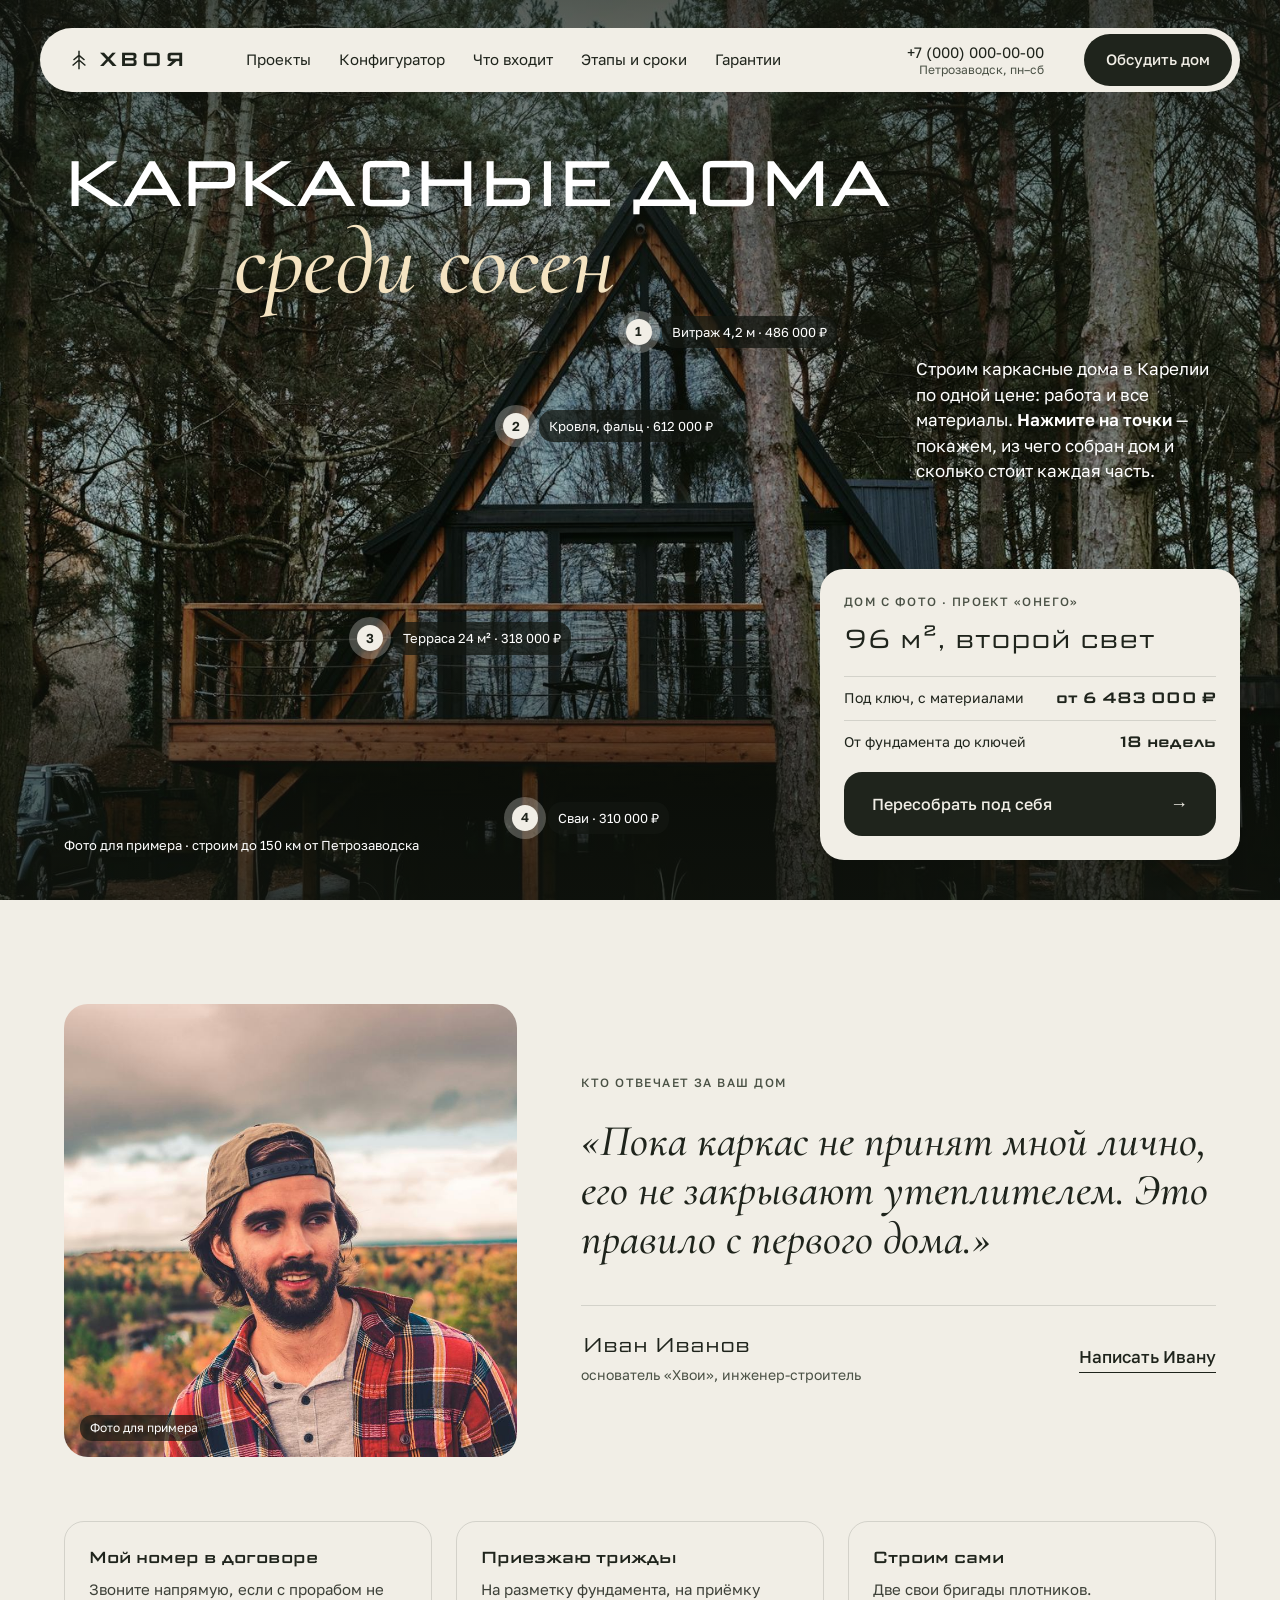
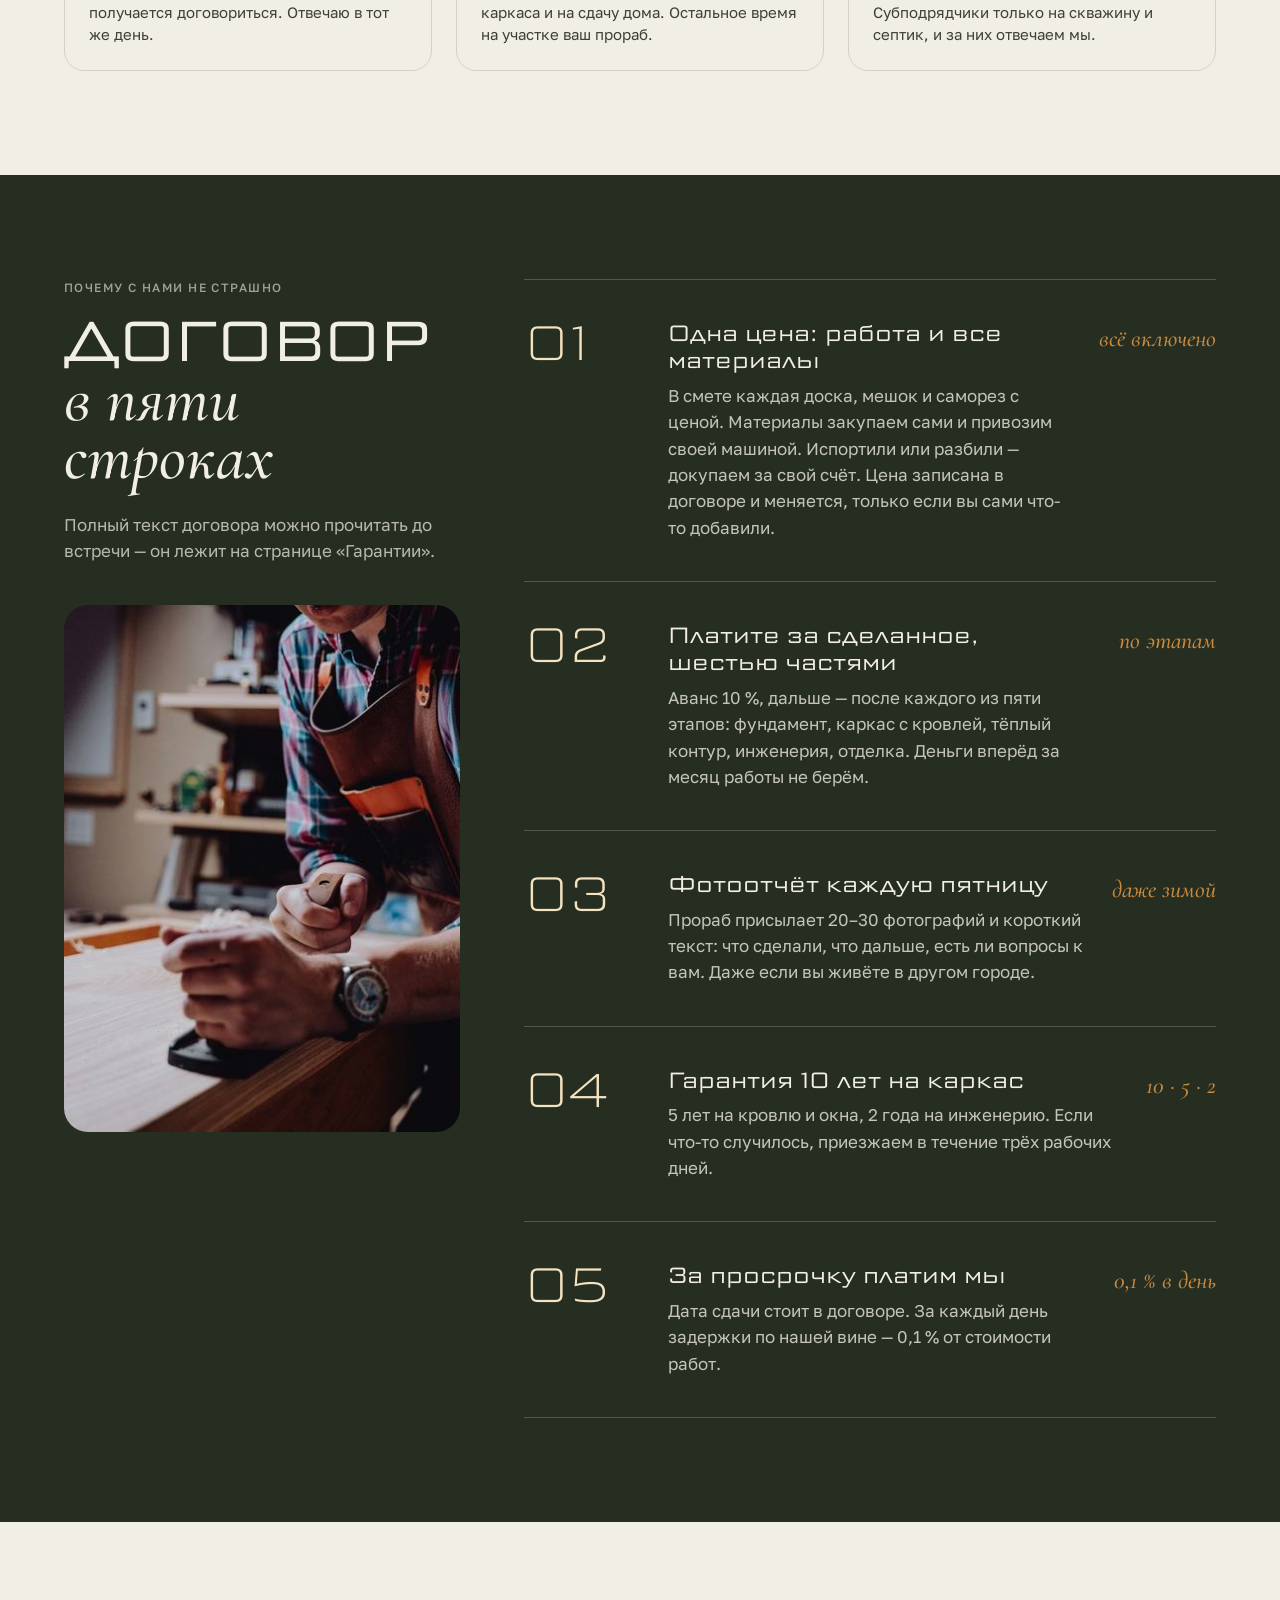
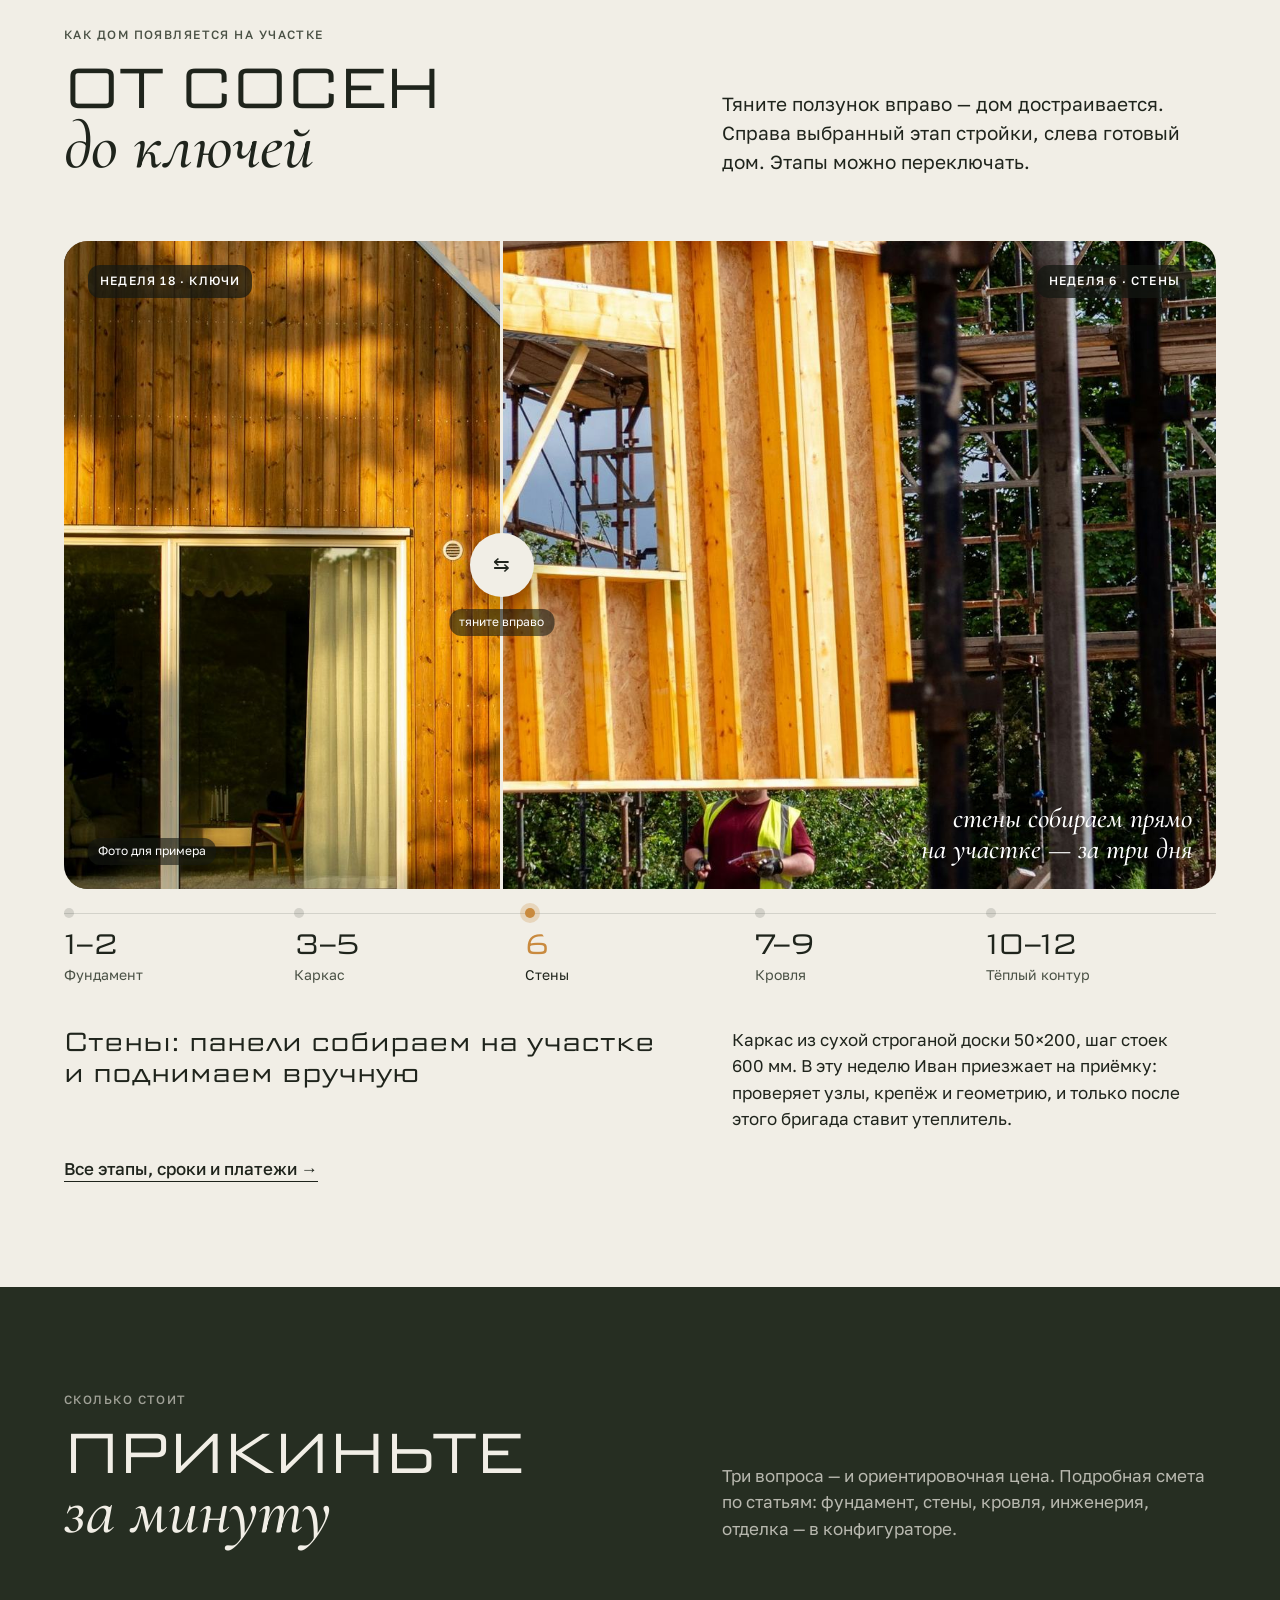
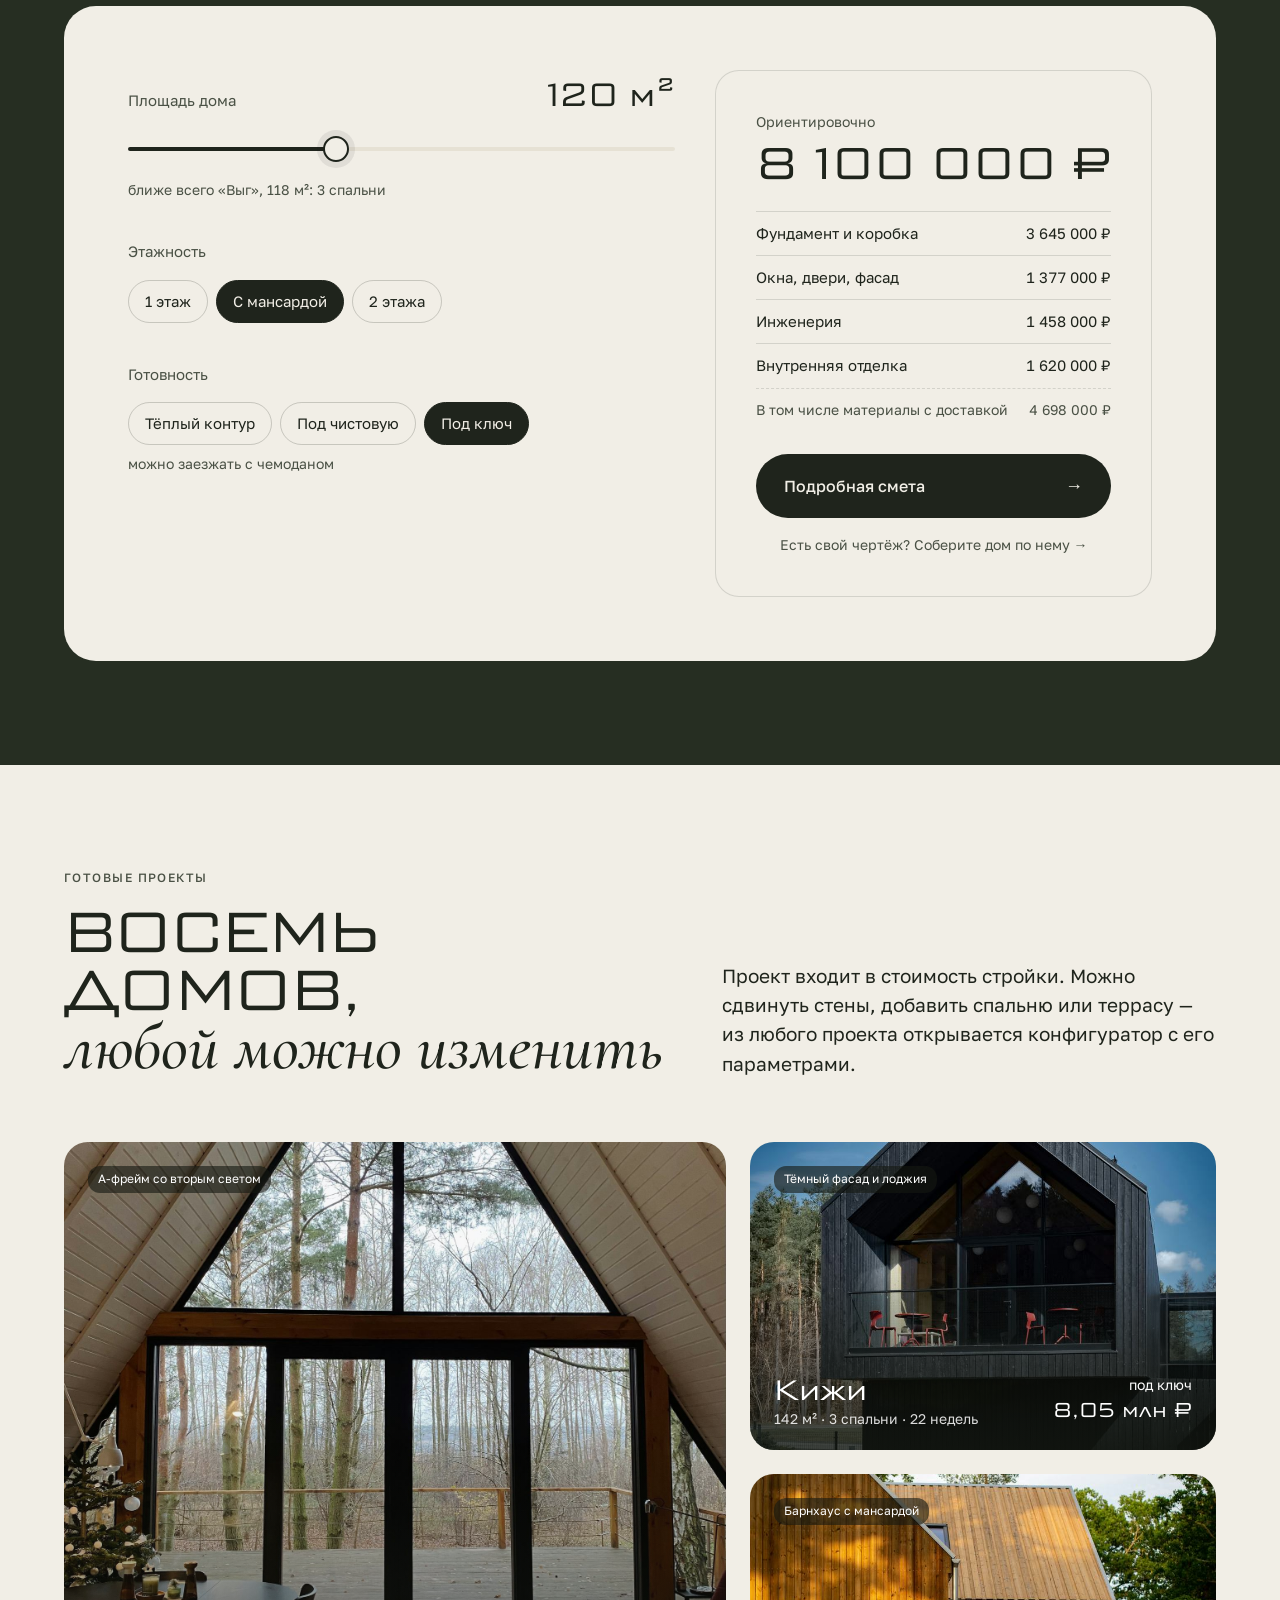
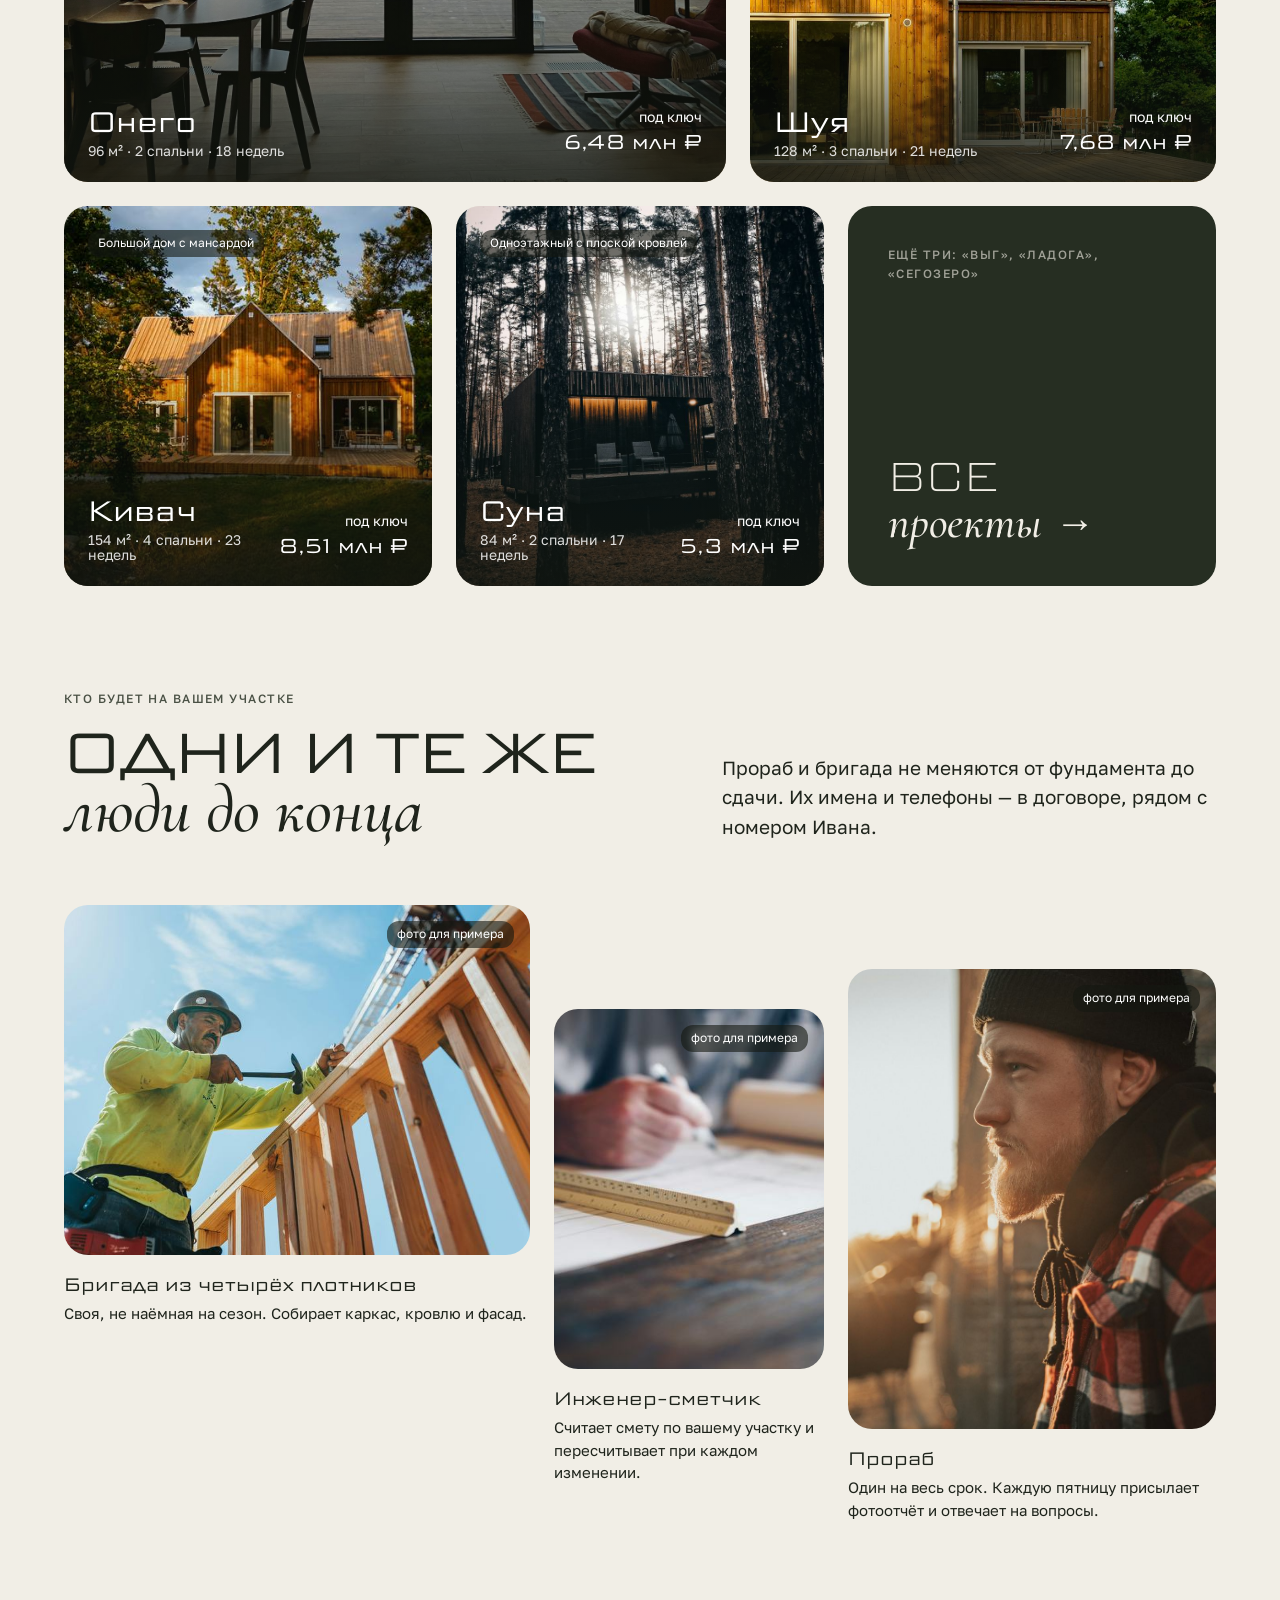
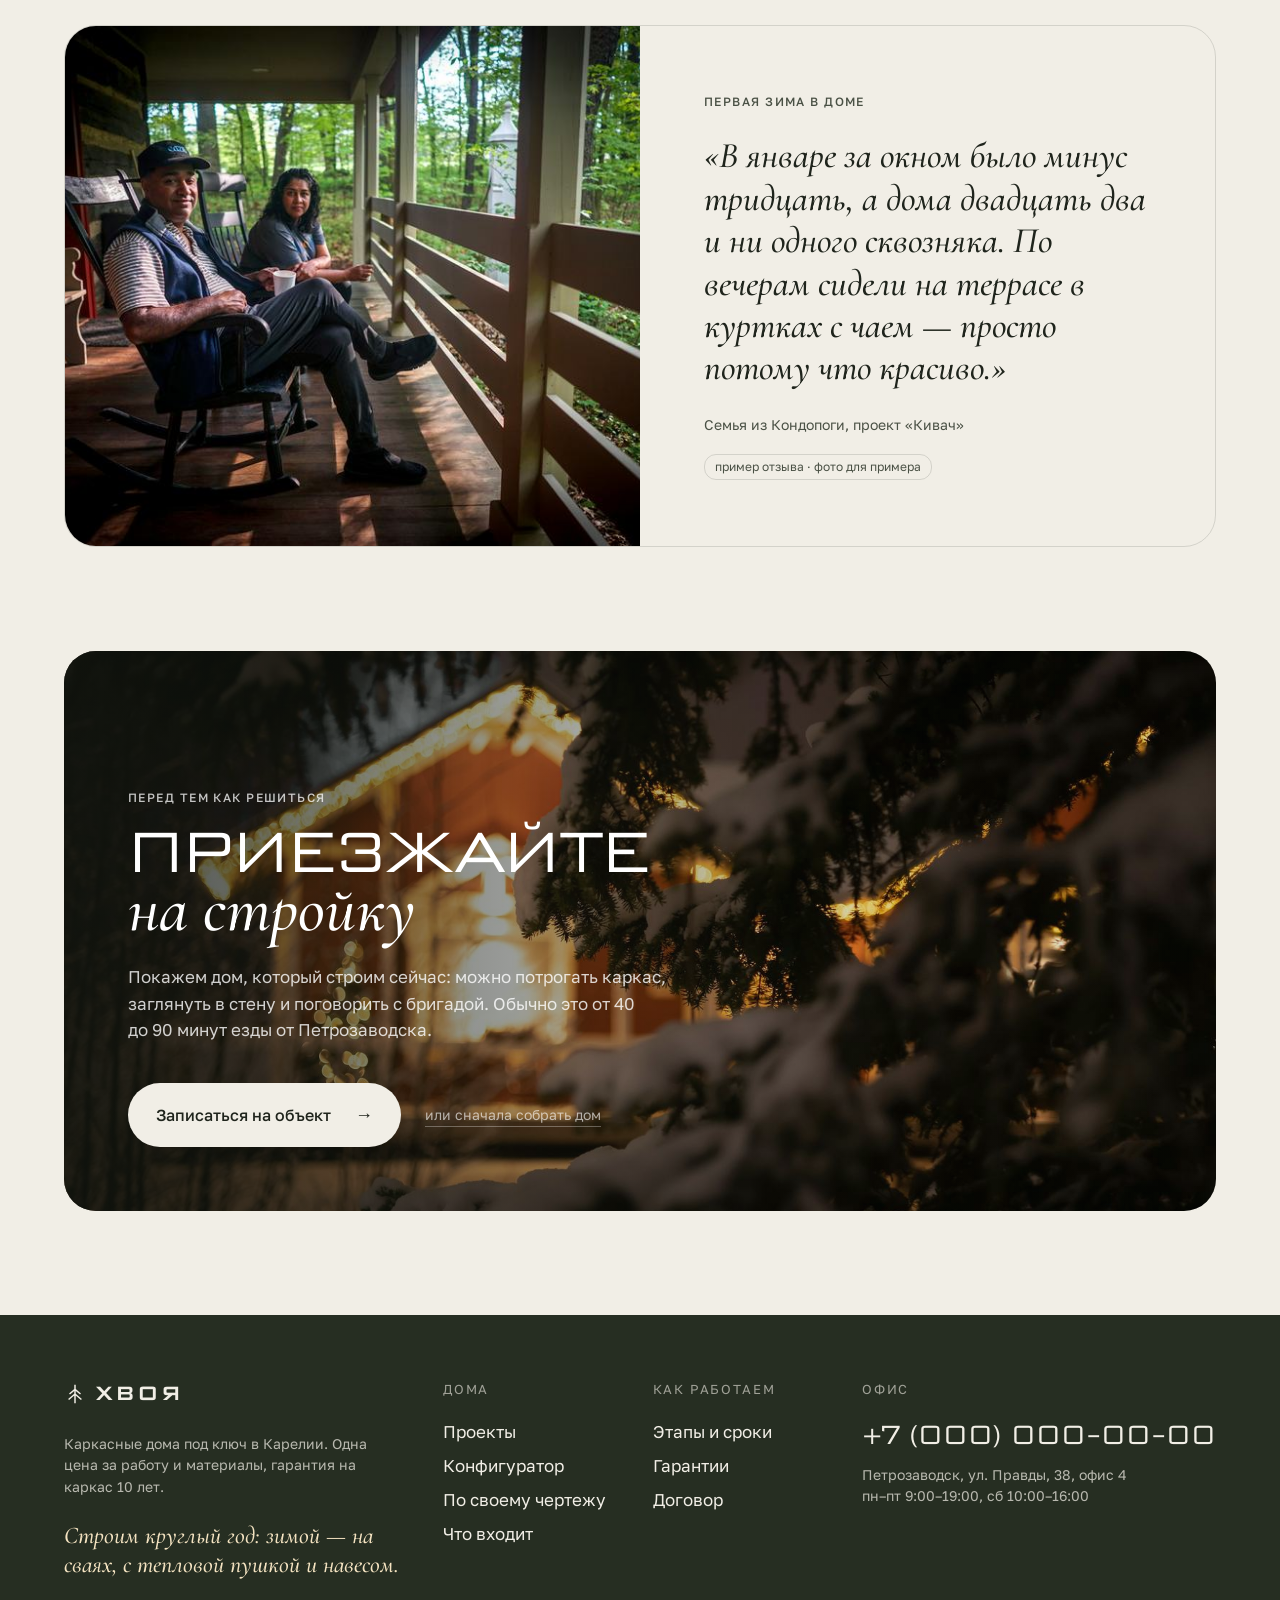
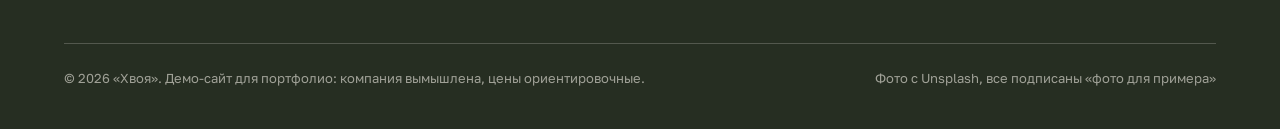
==== index.html @ ff22bd9f "Хвоя — демо-сайт каркасных домов под ключ Главная, конфигуратор со сметой и 3D, дом по своему чертеж" ====
<!doctype html>
<html lang="ru">
<head>
<meta charset="utf-8">
<meta name="viewport" content="width=device-width, initial-scale=1">
<title>Хвоя&nbsp;— каркасные дома под ключ в Карелии</title>
<meta name="description" content="Проектируем и строим тёплые каркасные дома под ключ в Карелии. Цена фиксируется в договоре, оплата по этапам, фотоотчёт каждую пятницу. Конфигуратор со сметой по статьям.">
<meta name="theme-color" content="#262E22">
<link rel="icon" href="img/favicon.svg" type="image/svg+xml">
<link rel="preload" href="fonts/science-gothic-var-cyrillic.woff2" as="font" type="font/woff2" crossorigin>
<link rel="stylesheet" href="css/fonts.css">
<link rel="stylesheet" href="css/site.css">
</head>
<body>

<header class="nav" id="nav">
  <a class="logo" href="index.html" aria-label="Хвоя, на главную"><svg viewBox="0 0 24 24" fill="none" stroke="currentColor" stroke-width="1.6" aria-hidden="true"><path d="M12 2v20M12 7l-6 5M12 7l6 5M12 12l-7 6M12 12l7 6"/></svg>ХВОЯ</a>
  <nav class="menu" id="menu" aria-label="Разделы">
    <a href="proekty.html">Проекты</a>
    <a href="konfigurator.html">Конфигуратор</a>
    <a href="chto-vhodit.html">Что входит</a>
    <a href="etapy.html">Этапы и сроки</a>
    <a href="garantii.html">Гарантии</a>
  </nav>
  <a class="tel" href="tel:+70000000000" data-demo>+7 (000) 000-00-00<small>Петрозаводск, пн–сб</small></a>
  <button class="btn" type="button" data-demo>Обсудить дом</button>
  <button class="burger" type="button" aria-label="Меню" aria-expanded="false" aria-controls="menu"><span class="bw">Меню</span><svg width="22" height="14" viewBox="0 0 22 14" aria-hidden="true"><path d="M0 1h22M0 7h22M0 13h22" stroke="currentColor" stroke-width="1.6"/></svg></button>
</header>

<main>
<!-- 1. Первый экран: дом, который можно потрогать -->
<section class="hero" id="hero" aria-label="Каркасные дома среди сосен">
  <div class="shot">
    <img class="hero-img" id="heroImg" src="img/ph/onego-1600.jpg" srcset="img/ph/onego-800.jpg 800w, img/ph/onego-1600.jpg 1600w, img/ph/onego-2400.jpg 2400w" sizes="100vw" width="2400" height="1600" alt="Треугольный каркасный дом с витражом и террасой среди сосен">
    <h1>Каркасные дома<em>среди сосен</em></h1>
    <button class="spot" type="button" data-spot="glass" data-x=".499" data-y=".365" aria-expanded="false"><span class="dot">1</span><span class="lbl">Витраж 4,2&nbsp;м · 486&nbsp;000&nbsp;₽</span></button>
    <button class="spot" type="button" data-spot="roof" data-x=".408" data-y=".47" aria-expanded="false"><span class="dot">2</span><span class="lbl">Кровля, фальц · 612&nbsp;000&nbsp;₽</span></button>
    <button class="spot" type="button" data-spot="deck" data-x=".30" data-y=".706" aria-expanded="false"><span class="dot">3</span><span class="lbl">Терраса 24&nbsp;м² · 318&nbsp;000&nbsp;₽</span></button>
    <button class="spot" type="button" data-spot="piles" data-x=".415" data-y=".905" aria-expanded="false"><span class="dot">4</span><span class="lbl">Сваи · 310&nbsp;000&nbsp;₽</span></button>
    <div class="pop" id="pop" role="dialog" aria-live="polite" hidden></div>
    <p class="meta">Фото для примера<span class="far"> · строим до 150&nbsp;км от Петрозаводска</span></p>
  </div>
  <p class="intro">Строим каркасные дома в&nbsp;Карелии по одной цене: работа и&nbsp;все материалы. <b>Нажмите на&nbsp;точки</b>&nbsp;— покажем, из чего собран дом и сколько стоит каждая часть.</p>
  <aside class="hcard">
    <p class="kick">Дом с фото · проект «Онего»</p>
    <h2>96&nbsp;м², второй свет</h2>
    <div class="row"><span>Под ключ, с&nbsp;материалами</span><b id="hcPrice">от 6&nbsp;483&nbsp;000&nbsp;₽</b></div>
    <div class="row"><span>От фундамента до ключей</span><b id="hcWeeks">18 недель</b></div>
    <a class="btn" href="konfigurator.html?p=onego">Пересобрать под себя <span class="ar">→</span></a>
  </aside>
</section>

<!-- 2. Кто отвечает за дом -->
<section class="sec" aria-labelledby="founderH">
  <div class="wrap founder">
    <figure>
      <img src="img/ph/founder-800.jpg" srcset="img/ph/founder-800.jpg 800w, img/ph/founder-1600.jpg 1600w" sizes="(max-width:980px) 100vw, 40vw" width="800" height="1199" loading="lazy" alt="Мужчина с бородой в клетчатой рубашке на фоне осеннего леса">
      <figcaption>Фото для примера</figcaption>
    </figure>
    <div>
      <p class="kick" id="founderH">Кто отвечает за ваш дом</p>
      <blockquote>«Пока каркас не принят мной лично, его не закрывают утеплителем. Это правило с первого дома.»</blockquote>
      <div class="who">
        <div><b>Иван Иванов</b><span class="small">основатель «Хвои», инженер-строитель</span></div>
        <button class="link" type="button" data-demo style="margin-left:auto;white-space:nowrap">Написать Ивану</button>
      </div>
    </div>
    <div class="promises">
      <div><b>Мой номер в договоре</b><p>Звоните напрямую, если с прорабом не получается договориться. Отвечаю в тот же день.</p></div>
      <div><b>Приезжаю трижды</b><p>На разметку фундамента, на приёмку каркаса и на сдачу дома. Остальное время на участке ваш прораб.</p></div>
      <div><b>Строим сами</b><p>Две свои бригады плотников. Субподрядчики только на скважину и септик, и за них отвечаем мы.</p></div>
    </div>
  </div>
</section>

<!-- 3. Договор в пяти строках -->
<section class="sec dark" aria-labelledby="termsH">
  <div class="wrap terms">
    <div class="side">
      <p class="kick">Почему с нами не страшно</p>
      <h2 class="h2" id="termsH" style="margin-top:16px">Договор<br><em>в пяти строках</em></h2>
      <p class="small" style="margin-top:24px;max-width:24em">Полный текст договора можно прочитать до встречи&nbsp;— он лежит на странице «Гарантии».</p>
      <img src="img/ph/work-hands-800.jpg" width="800" height="533" loading="lazy" alt="Руки плотника обрабатывают доску в мастерской">
    </div>
    <ol class="clauses">
      <li><div><h3>Одна цена: работа и все материалы</h3><p>В смете каждая доска, мешок и саморез с ценой. Материалы закупаем сами и привозим своей машиной. Испортили или разбили&nbsp;— докупаем за свой счёт. Цена записана в договоре и меняется, только если вы сами что-то добавили.</p></div><span class="tag">всё включено</span></li>
      <li><div><h3>Платите за сделанное, шестью частями</h3><p>Аванс 10&nbsp;%, дальше&nbsp;— после каждого из пяти этапов: фундамент, каркас с&nbsp;кровлей, тёплый контур, инженерия, отделка. Деньги вперёд за месяц работы не берём.</p></div><span class="tag">по этапам</span></li>
      <li><div><h3>Фотоотчёт каждую пятницу</h3><p>Прораб присылает 20–30 фотографий и короткий текст: что сделали, что дальше, есть ли вопросы к вам. Даже если вы живёте в другом городе.</p></div><span class="tag">даже зимой</span></li>
      <li><div><h3>Гарантия 10 лет на каркас</h3><p>5 лет на кровлю и окна, 2 года на инженерию. Если что-то случилось, приезжаем в течение трёх рабочих дней.</p></div><span class="tag">10 · 5 · 2</span></li>
      <li><div><h3>За просрочку платим мы</h3><p>Дата сдачи стоит в договоре. За каждый день задержки по нашей вине&nbsp;— 0,1&nbsp;% от стоимости работ.</p></div><span class="tag">0,1&nbsp;% в день</span></li>
    </ol>
  </div>
</section>

<!-- 4. До и после -->
<section class="sec" aria-labelledby="baH">
  <div class="wrap">
    <div class="sec-head">
      <div><p class="kick">Как дом появляется на участке</p><h2 class="h2" id="baH">От сосен<br><em>до ключей</em></h2></div>
      <p class="lead">Тяните ползунок вправо&nbsp;— дом достраивается. Справа выбранный этап стройки, слева готовый дом. Этапы можно переключать.</p>
    </div>
    <div class="ba" id="ba" style="--x:38%">
      <img class="stage" id="baStage" src="img/ph/stage-walls-1600.jpg" srcset="img/ph/stage-walls-800.jpg 800w, img/ph/stage-walls-1600.jpg 1600w" sizes="(max-width:640px) 100vw, 1312px" loading="lazy" alt="Плотники поднимают стеновую панель каркаса">
      <img class="done" src="img/ph/shuya-1600.jpg" srcset="img/ph/shuya-800.jpg 800w, img/ph/shuya-1600.jpg 1600w" sizes="(max-width:640px) 100vw, 1312px" loading="lazy" alt="Готовый каркасный дом с фасадом из лиственницы и террасой">
      <span class="t l">Неделя 18 · ключи</span><span class="t r" id="baTag">Неделя 6 · стены</span>
      <p class="note" id="baNote">стены собираем прямо на&nbsp;участке&nbsp;— за&nbsp;три дня</p>
      <span class="ph">Фото для примера</span>
      <div class="line"></div><div class="knob" aria-hidden="true">⇆</div><span class="hint" aria-hidden="true">тяните вправо</span>
      <input class="vh" type="range" min="0" max="100" value="38" aria-label="Сравнить готовый дом и этап стройки">
    </div>
    <div class="stages" role="group" aria-label="Этап стройки">
      <button type="button" data-stage="foundation" aria-pressed="false"><b>1–2</b><span>Фундамент</span></button>
      <button type="button" data-stage="frame" aria-pressed="false"><b>3–5</b><span>Каркас</span></button>
      <button type="button" data-stage="walls" aria-pressed="true"><b>6</b><span>Стены</span></button>
      <button type="button" data-stage="roof" aria-pressed="false"><b>7–9</b><span>Кровля</span></button>
      <button type="button" data-stage="contour" aria-pressed="false"><b>10–12</b><span>Тёплый контур</span></button>
    </div>
    <div class="stage-text">
      <h3 id="stTitle">Стены: панели собираем на участке и поднимаем вручную</h3>
      <p id="stText">Каркас из сухой строганой доски 50×200, шаг стоек 600&nbsp;мм. В эту неделю Иван приезжает на приёмку: проверяет узлы, крепёж и геометрию, и только после этого бригада ставит утеплитель.</p>
    </div>
    <p style="margin-top:24px"><a class="link" href="etapy.html">Все этапы, сроки и платежи →</a></p>
  </div>
</section>

<!-- 5. Сколько стоит -->
<section class="sec dark" aria-labelledby="calcH">
  <div class="wrap">
    <div class="sec-head">
      <div><p class="kick">Сколько стоит</p><h2 class="h2" id="calcH">Прикиньте<br><em>за минуту</em></h2></div>
      <p class="lead">Три вопроса&nbsp;— и ориентировочная цена. Подробная смета по статьям: фундамент, стены, кровля, инженерия, отделка&nbsp;— в конфигураторе.</p>
    </div>
    <div class="calc" id="calc">
      <div>
        <div class="q">
          <div class="ql"><label for="cArea">Площадь дома</label><output id="cAreaOut">120&nbsp;м²</output></div>
          <input type="range" id="cArea" min="60" max="220" step="2" value="120">
          <p class="hint" id="cAreaHint">как «Выг» или «Шуя»: 3 спальни</p>
        </div>
        <div class="q">
          <div class="ql"><span>Этажность</span></div>
          <div class="chips" role="group" aria-label="Этажность">
            <button class="chip" type="button" data-floors="1" aria-pressed="false">1 этаж</button>
            <button class="chip" type="button" data-floors="1.5" aria-pressed="true">С мансардой</button>
            <button class="chip" type="button" data-floors="2" aria-pressed="false">2 этажа</button>
          </div>
        </div>
        <div class="q">
          <div class="ql"><span>Готовность</span></div>
          <div class="chips" role="group" aria-label="Готовность">
            <button class="chip" type="button" data-level="contour" aria-pressed="false">Тёплый контур</button>
            <button class="chip" type="button" data-level="rough" aria-pressed="false">Под чистовую</button>
            <button class="chip" type="button" data-level="turnkey" aria-pressed="true">Под ключ</button>
          </div>
          <p class="hint" id="cLevelHint">можно заезжать с чемоданом</p>
        </div>
      </div>
      <div class="res">
        <span class="small">Ориентировочно</span>
        <output class="total" id="cTotal">8&nbsp;100&nbsp;000&nbsp;₽</output>
        <ul class="lines" id="cLines"></ul>
        <a class="btn" id="cGo" href="konfigurator.html">Подробная смета <span class="ar">→</span></a>
        <a class="c-own" href="po-chertezhu.html">Есть свой чертёж? Соберите дом по нему →</a>
      </div>
    </div>
  </div>
</section>

<!-- 6. Проекты -->
<section class="sec" aria-labelledby="prH">
  <div class="wrap">
    <div class="sec-head">
      <div><p class="kick">Готовые проекты</p><h2 class="h2" id="prH">Восемь домов,<br><em>любой можно изменить</em></h2></div>
      <p class="lead">Проект входит в стоимость стройки. Можно сдвинуть стены, добавить спальню или террасу&nbsp;— из любого проекта открывается конфигуратор с его параметрами.</p>
    </div>
    <div class="pgrid" id="pgrid"></div>
  </div>
</section>

<!-- 7. Люди -->
<section class="sec" style="padding-top:0" aria-labelledby="peH">
  <div class="wrap">
    <div class="sec-head">
      <div><p class="kick">Кто будет на вашем участке</p><h2 class="h2" id="peH">Одни и те же<br><em>люди до конца</em></h2></div>
      <p class="lead">Прораб и бригада не меняются от фундамента до сдачи. Их имена и телефоны&nbsp;— в договоре, рядом с номером Ивана.</p>
    </div>
    <div class="people">
      <figure class="p1"><img src="img/ph/work-frame-800.jpg" srcset="img/ph/work-frame-800.jpg 800w, img/ph/work-frame-1600.jpg 1600w" sizes="(max-width:640px) 78vw, 40vw" loading="lazy" alt="Плотник в каске крепит доски каркаса"><span class="ex">фото для примера</span><figcaption><b>Бригада из четырёх плотников</b>Своя, не наёмная на сезон. Собирает каркас, кровлю и фасад.</figcaption></figure>
      <figure class="p2"><img src="img/ph/plan-drafting-800.jpg" srcset="img/ph/plan-drafting-800.jpg 800w, img/ph/plan-drafting-1600.jpg 1600w" sizes="(max-width:640px) 78vw, 25vw" loading="lazy" alt="Рука инженера с карандашом над чертежом"><span class="ex">фото для примера</span><figcaption><b>Инженер-сметчик</b>Считает смету по вашему участку и пересчитывает при каждом изменении.</figcaption></figure>
      <figure class="p3"><img src="img/ph/founder-2-800.jpg" srcset="img/ph/founder-2-800.jpg 800w, img/ph/founder-2-1600.jpg 1600w" sizes="(max-width:640px) 78vw, 33vw" loading="lazy" alt="Мужчина в шапке и клетчатой рубашке на закате"><span class="ex">фото для примера</span><figcaption><b>Прораб</b>Один на весь срок. Каждую пятницу присылает фотоотчёт и отвечает на вопросы.</figcaption></figure>
    </div>
  </div>
</section>

<!-- 8. Как живётся -->
<section class="sec" style="padding-top:0" aria-label="Пример отзыва">
  <div class="wrap">
    <div class="review">
      <img src="img/ph/clients-porch-1600.jpg" srcset="img/ph/clients-porch-800.jpg 800w, img/ph/clients-porch-1600.jpg 1600w" sizes="(max-width:980px) 100vw, 50vw" loading="lazy" alt="Пожилая пара отдыхает на крыльце деревянного дома">
      <div class="q">
        <p class="kick">Первая зима в доме</p>
        <blockquote>«В январе за окном было минус тридцать, а дома двадцать два и ни одного сквозняка. По вечерам сидели на террасе в куртках с чаем&nbsp;— просто потому что красиво.»</blockquote>
        <p class="small">Семья из Кондопоги, проект «Кивач»</p>
        <p style="margin-top:16px"><span class="ex">пример отзыва · фото для примера</span></p>
      </div>
    </div>
  </div>
</section>

<!-- 9. Финал -->
<section class="sec" style="padding-top:0" aria-labelledby="finH">
  <div class="wrap">
    <div class="final">
      <img src="img/ph/winter-evening-1600.jpg" srcset="img/ph/winter-evening-800.jpg 800w, img/ph/winter-evening-1600.jpg 1600w" sizes="(max-width:640px) 100vw, 1312px" loading="lazy" alt="Деревянный дом зимним вечером со светом в окнах">
      <div class="in">
        <p class="kick" style="color:rgba(255,255,255,.75)">Перед тем как решиться</p>
        <h2 class="h2" id="finH">Приезжайте<br><em>на стройку</em></h2>
        <p class="lead">Покажем дом, который строим сейчас: можно потрогать каркас, заглянуть в стену и поговорить с бригадой. Обычно это от&nbsp;40 до&nbsp;90&nbsp;минут езды от&nbsp;Петрозаводска.</p>
        <div class="acts"><button class="btn light" type="button" data-demo>Записаться на объект <span class="ar">→</span></button><a class="soft" href="konfigurator.html">или сначала собрать дом</a></div>
      </div>
    </div>
  </div>
</section>
</main>

<footer class="foot">
  <div class="wrap">
    <div class="cols">
      <div>
        <a class="logo" href="index.html" style="margin-bottom:24px"><svg viewBox="0 0 24 24" fill="none" stroke="currentColor" stroke-width="1.6" aria-hidden="true"><path d="M12 2v20M12 7l-6 5M12 7l6 5M12 12l-7 6M12 12l7 6"/></svg>ХВОЯ</a>
        <p class="small" style="max-width:26em">Каркасные дома под ключ в Карелии. Одна цена за работу и материалы, гарантия на каркас 10&nbsp;лет.</p>
        <p class="note">Строим круглый год: зимой&nbsp;— на сваях, с тепловой пушкой и навесом.</p>
      </div>
      <div><h4>Дома</h4><ul><li><a href="proekty.html">Проекты</a></li><li><a href="konfigurator.html">Конфигуратор</a></li><li><a href="po-chertezhu.html">По своему чертежу</a></li><li><a href="chto-vhodit.html">Что входит</a></li></ul></div>
      <div><h4>Как работаем</h4><ul><li><a href="etapy.html">Этапы и сроки</a></li><li><a href="garantii.html">Гарантии</a></li><li><a href="garantii.html#dogovor">Договор</a></li></ul></div>
      <div>
        <h4>Офис</h4>
        <a class="big" href="tel:+70000000000" data-demo>+7 (000) 000-00-00</a>
        <p class="small">Петрозаводск, ул.&nbsp;Правды,&nbsp;38, офис&nbsp;4<br>пн–пт 9:00–19:00, сб 10:00–16:00</p>
      </div>
    </div>
    <div class="bottom"><span>© 2026 «Хвоя». Демо-сайт для портфолио: компания вымышлена, цены ориентировочные.</span><span>Фото с Unsplash, все подписаны «фото для примера»</span></div>
  </div>
</footer>

<div class="demo" id="demo" hidden role="dialog" aria-modal="true" aria-labelledby="demoT">
  <div class="box">
    <button class="x" type="button" data-close aria-label="Закрыть">×</button>
    <span class="kick">Минутку</span>
    <span class="it" id="demoT">Это пробный сайт</span>
    <p>Компания «Хвоя» придумана для портфолио, позвонить ей нельзя. Хотите такой же дизайн для своей компании&nbsp;— напишите в Telegram.</p>
    <a class="btn" href="https://t.me/isthisthedaggr" target="_blank" rel="noopener">Написать @isthisthedaggr <span class="ar">→</span></a>
  </div>
</div>

<script src="js/data.js"></script>
<script src="js/price.js"></script>
<script src="js/site.js"></script>
<script src="js/home.js"></script>
</body>
</html>
---- css/fonts.css ----
@font-face {
  font-family: 'Science Gothic';
  font-style: normal;
  font-weight: 200 500;
  font-stretch: 100% 200%;
  font-display: swap;
  src: url(../fonts/science-gothic-var-cyrillic.woff2) format('woff2');
  unicode-range: U+0301, U+0400-045F, U+0490-0491, U+04B0-04B1, U+2116;
}
@font-face {
  font-family: 'Science Gothic';
  font-style: normal;
  font-weight: 200 500;
  font-stretch: 100% 200%;
  font-display: swap;
  src: url(../fonts/science-gothic-var-latin-ext.woff2) format('woff2');
  unicode-range: U+0100-02BA, U+02BD-02C5, U+02C7-02CC, U+02CE-02D7, U+02DD-02FF, U+0304, U+0308, U+0329, U+1D00-1DBF, U+1E00-1E9F, U+1EF2-1EFF, U+2020, U+20A0-20AB, U+20AD-20C4, U+2113, U+2C60-2C7F, U+A720-A7FF;
}
@font-face {
  font-family: 'Science Gothic';
  font-style: normal;
  font-weight: 200 500;
  font-stretch: 100% 200%;
  font-display: swap;
  src: url(../fonts/science-gothic-var-latin.woff2) format('woff2');
  unicode-range: U+0000-00FF, U+0131, U+0152-0153, U+02BB-02BC, U+02C6, U+02DA, U+02DC, U+0304, U+0308, U+0329, U+2000-206F, U+20AC, U+2122, U+2191, U+2193, U+2212, U+2215, U+FEFF, U+FFFD;
}
@font-face {
  font-family: 'Cormorant Garamond';
  font-style: italic;
  font-weight: 500;
  font-display: swap;
  src: url(../fonts/cormorant-garamond-500i-cyrillic.woff2) format('woff2');
  unicode-range: U+0301, U+0400-045F, U+0490-0491, U+04B0-04B1, U+2116;
}
@font-face {
  font-family: 'Cormorant Garamond';
  font-style: italic;
  font-weight: 500;
  font-display: swap;
  src: url(../fonts/cormorant-garamond-500i-latin-ext.woff2) format('woff2');
  unicode-range: U+0100-02BA, U+02BD-02C5, U+02C7-02CC, U+02CE-02D7, U+02DD-02FF, U+0304, U+0308, U+0329, U+1D00-1DBF, U+1E00-1E9F, U+1EF2-1EFF, U+2020, U+20A0-20AB, U+20AD-20C4, U+2113, U+2C60-2C7F, U+A720-A7FF;
}
@font-face {
  font-family: 'Cormorant Garamond';
  font-style: italic;
  font-weight: 500;
  font-display: swap;
  src: url(../fonts/cormorant-garamond-500i-latin.woff2) format('woff2');
  unicode-range: U+0000-00FF, U+0131, U+0152-0153, U+02BB-02BC, U+02C6, U+02DA, U+02DC, U+0304, U+0308, U+0329, U+2000-206F, U+20AC, U+2122, U+2191, U+2193, U+2212, U+2215, U+FEFF, U+FFFD;
}
@font-face {
  font-family: 'Golos Text';
  font-style: normal;
  font-weight: 400;
  font-display: swap;
  src: url(../fonts/golos-text-400-cyrillic.woff2) format('woff2');
  unicode-range: U+0301, U+0400-045F, U+0490-0491, U+04B0-04B1, U+2116;
}
@font-face {
  font-family: 'Golos Text';
  font-style: normal;
  font-weight: 400;
  font-display: swap;
  src: url(../fonts/golos-text-400-latin-ext.woff2) format('woff2');
  unicode-range: U+0100-02BA, U+02BD-02C5, U+02C7-02CC, U+02CE-02D7, U+02DD-02FF, U+0304, U+0308, U+0329, U+1D00-1DBF, U+1E00-1E9F, U+1EF2-1EFF, U+2020, U+20A0-20AB, U+20AD-20C4, U+2113, U+2C60-2C7F, U+A720-A7FF;
}
@font-face {
  font-family: 'Golos Text';
  font-style: normal;
  font-weight: 400;
  font-display: swap;
  src: url(../fonts/golos-text-400-latin.woff2) format('woff2');
  unicode-range: U+0000-00FF, U+0131, U+0152-0153, U+02BB-02BC, U+02C6, U+02DA, U+02DC, U+0304, U+0308, U+0329, U+2000-206F, U+20AC, U+2122, U+2191, U+2193, U+2212, U+2215, U+FEFF, U+FFFD;
}
@font-face {
  font-family: 'Golos Text';
  font-style: normal;
  font-weight: 500;
  font-display: swap;
  src: url(../fonts/golos-text-500-cyrillic.woff2) format('woff2');
  unicode-range: U+0301, U+0400-045F, U+0490-0491, U+04B0-04B1, U+2116;
}
@font-face {
  font-family: 'Golos Text';
  font-style: normal;
  font-weight: 500;
  font-display: swap;
  src: url(../fonts/golos-text-500-latin-ext.woff2) format('woff2');
  unicode-range: U+0100-02BA, U+02BD-02C5, U+02C7-02CC, U+02CE-02D7, U+02DD-02FF, U+0304, U+0308, U+0329, U+1D00-1DBF, U+1E00-1E9F, U+1EF2-1EFF, U+2020, U+20A0-20AB, U+20AD-20C4, U+2113, U+2C60-2C7F, U+A720-A7FF;
}
@font-face {
  font-family: 'Golos Text';
  font-style: normal;
  font-weight: 500;
  font-display: swap;
  src: url(../fonts/golos-text-500-latin.woff2) format('woff2');
  unicode-range: U+0000-00FF, U+0131, U+0152-0153, U+02BB-02BC, U+02C6, U+02DA, U+02DC, U+0304, U+0308, U+0329, U+2000-206F, U+20AC, U+2122, U+2191, U+2193, U+2212, U+2215, U+FEFF, U+FFFD;
}
@font-face {
  font-family: 'Golos Text';
  font-style: normal;
  font-weight: 600;
  font-display: swap;
  src: url(../fonts/golos-text-600-cyrillic.woff2) format('woff2');
  unicode-range: U+0301, U+0400-045F, U+0490-0491, U+04B0-04B1, U+2116;
}
@font-face {
  font-family: 'Golos Text';
  font-style: normal;
  font-weight: 600;
  font-display: swap;
  src: url(../fonts/golos-text-600-latin-ext.woff2) format('woff2');
  unicode-range: U+0100-02BA, U+02BD-02C5, U+02C7-02CC, U+02CE-02D7, U+02DD-02FF, U+0304, U+0308, U+0329, U+1D00-1DBF, U+1E00-1E9F, U+1EF2-1EFF, U+2020, U+20A0-20AB, U+20AD-20C4, U+2113, U+2C60-2C7F, U+A720-A7FF;
}
@font-face {
  font-family: 'Golos Text';
  font-style: normal;
  font-weight: 600;
  font-display: swap;
  src: url(../fonts/golos-text-600-latin.woff2) format('woff2');
  unicode-range: U+0000-00FF, U+0131, U+0152-0153, U+02BB-02BC, U+02C6, U+02DA, U+02DC, U+0304, U+0308, U+0329, U+2000-206F, U+20AC, U+2122, U+2191, U+2193, U+2212, U+2215, U+FEFF, U+FFFD;
}
---- css/site.css ----
/* «Хвоя» — общие стили. Шкала отступов: 8 · 16 · 24 · 40 · 64 · 104 */
:root{
  --s1:8px;--s2:16px;--s3:24px;--s4:40px;--s5:64px;--s6:104px;
  --ink:#1F241C;--ink-2:#4A5145;--paper:#F1EEE6;--paper-2:#E6E1D4;--moss:#262E22;--moss-2:#323C2D;
  --amber:#C98A3E;--cream:#F4E3C1;--line:rgba(31,36,28,.14);--line-l:rgba(241,238,230,.22);
  --wide:'Science Gothic',sans-serif;--it:'Cormorant Garamond',serif;--text:'Golos Text',sans-serif;
  --r:24px;--gut:64px;--max:1312px;--wst:120%;
}
*{box-sizing:border-box;margin:0;padding:0}
html{scroll-behavior:smooth;-webkit-text-size-adjust:100%}
body{font-family:var(--text);font-size:17px;line-height:1.55;color:var(--ink);background:var(--paper);-webkit-font-smoothing:antialiased}
img{display:block;max-width:100%;height:auto}
a{color:inherit}
button{font:inherit;color:inherit;background:none;border:0;cursor:pointer}
:focus-visible{outline:2px solid var(--amber);outline-offset:3px;border-radius:6px}
.wrap{max-width:calc(var(--max) + 2*var(--gut));margin:0 auto;padding:0 var(--gut)}
.vh{position:absolute;width:1px;height:1px;overflow:hidden;clip:rect(0 0 0 0);white-space:nowrap}

/* Типографика */
.kick{font-size:12px;font-weight:500;letter-spacing:.12em;text-transform:uppercase;color:var(--ink-2)}
.h2{font-family:var(--wide);font-stretch:var(--wst);font-weight:300;font-size:56px;line-height:1.04;letter-spacing:-.01em;text-transform:uppercase}
.h2 em,.it{font-family:var(--it);font-style:italic;font-weight:500;text-transform:none;letter-spacing:0}
.h2 em{font-size:1.18em;line-height:.8}
.lead{font-size:19px;line-height:1.55;max-width:34em}
.small{font-size:14px;color:var(--ink-2)}
.cap{font-size:12px;color:var(--ink-2)}

/* Кнопки */
.btn{display:inline-flex;align-items:center;justify-content:space-between;gap:var(--s3);background:var(--ink);color:var(--paper);border-radius:999px;padding:18px 28px;font-weight:500;font-size:16px;text-decoration:none;transition:background .2s}
.btn:hover{background:#363d31}
.btn .ar{font-family:var(--wide);font-stretch:var(--wst);font-weight:300;font-size:18px;transition:transform .2s}
.btn:hover .ar{transform:translateX(4px)}
.btn.light{background:var(--paper);color:var(--ink)}
.btn.light:hover{background:#fff}
.link{font-weight:500;text-decoration:none;border-bottom:1.5px solid currentColor;padding-bottom:2px}
.link:hover{color:var(--amber)}
.chip{border:1.5px solid var(--line);border-radius:999px;padding:9px 16px;font-size:15px;transition:border-color .2s,background .2s}
.chip:hover{border-color:var(--ink)}
.chip[aria-pressed="true"]{background:var(--ink);color:var(--paper);border-color:var(--ink)}

/* Шапка */
.nav{position:absolute;z-index:20;left:40px;right:40px;top:28px;height:64px;background:var(--paper);border-radius:32px;display:flex;align-items:center;gap:var(--s4);padding:0 8px 0 28px;font-size:15px}
.nav.solid{position:relative;left:auto;right:auto;top:auto;margin:28px 40px 0}
.logo{font-family:var(--wide);font-stretch:var(--wst);font-weight:500;font-size:19px;letter-spacing:.18em;display:flex;align-items:center;gap:10px;text-decoration:none}
.logo svg{width:22px;height:22px}
.nav .menu{display:flex;gap:var(--s3);margin-left:var(--s2);margin-right:auto}
.nav .menu a{text-decoration:none;padding:6px 2px;border-bottom:1.5px solid transparent}
.nav .menu a:hover,.nav .menu a[aria-current]{border-color:var(--ink)}
.nav .tel{margin-left:auto;text-align:right;line-height:1.25;text-decoration:none}
.nav .tel small{display:block;font-size:12px;color:var(--ink-2)}
.nav .btn{padding:14px 22px;font-size:15px}
.burger{display:none}
.burger .bw{font-size:14px;font-weight:500;margin-right:10px}

/* Первый экран */
.hero{position:relative;height:max(760px,100vh);min-height:760px;max-height:1000px;color:#fff;overflow:hidden;background:var(--moss)}
.hero-img{position:absolute;inset:0;width:100%;height:100%;object-fit:cover;object-position:50% 62%}
.hero::after{content:"";position:absolute;inset:0;pointer-events:none;background:linear-gradient(180deg,rgba(18,22,16,.68) 0%,rgba(18,22,16,.3) 40%,rgba(18,22,16,.18) 58%,rgba(18,22,16,.72) 100%)}
.hero h1{position:absolute;z-index:2;left:var(--gut);top:152px;font-family:var(--wide);font-stretch:var(--wst);font-weight:350;font-size:clamp(44px,5vw,72px);white-space:nowrap;line-height:1;letter-spacing:-.01em;text-transform:uppercase}
.hero h1 em{display:block;font-family:var(--it);font-style:italic;font-weight:500;text-transform:none;font-size:clamp(64px,7.2vw,104px);letter-spacing:0;line-height:1.02;margin-left:170px;color:var(--cream)}
.hero .intro{position:absolute;z-index:2;right:var(--gut);top:356px;width:300px;font-size:17px;line-height:1.5;text-shadow:0 1px 12px rgba(0,0,0,.35)}
.hero .meta{position:absolute;z-index:2;left:var(--gut);bottom:44px;font-size:13px;line-height:1.6}
.hero .meta b{display:block;font-family:var(--wide);font-stretch:var(--wst);font-weight:300;font-size:15px;letter-spacing:.08em}

.spot{position:absolute;z-index:3;transform:translate(-13px,-13px);display:flex;align-items:center;gap:10px;font-size:13px;color:#fff}
.spot .dot{width:26px;height:26px;border-radius:50%;background:var(--paper);color:var(--ink);font-weight:600;font-size:13px;display:grid;place-items:center;box-shadow:0 0 0 8px rgba(241,238,230,.28);transition:box-shadow .25s,background .2s;flex:none}
.spot .lbl{background:rgba(20,24,18,.74);padding:6px 10px;border-radius:14px;white-space:nowrap}
.spot:hover .dot,.spot[aria-expanded="true"] .dot{background:var(--amber);color:#fff;box-shadow:0 0 0 12px rgba(201,138,62,.32)}
.pop{position:absolute;z-index:4;width:300px;background:var(--paper);color:var(--ink);border-radius:20px;padding:var(--s3);font-size:15px;line-height:1.5;box-shadow:0 18px 50px rgba(0,0,0,.28)}
.pop[hidden]{display:none}
.pop h3{font-family:var(--wide);font-stretch:var(--wst);font-weight:300;font-size:18px;margin-bottom:var(--s1)}
.pop .row{display:flex;justify-content:space-between;border-top:1px solid var(--line);margin-top:var(--s2);padding-top:var(--s1)}
.pop .bar{height:6px;background:var(--paper-2);border-radius:3px;margin-top:var(--s1);overflow:hidden}
.pop .bar i{display:block;height:100%;background:var(--amber)}
.pop .x{position:absolute;right:12px;top:10px;font-size:20px;line-height:1;padding:4px;color:var(--ink-2)}
@media (prefers-reduced-motion:no-preference){
  .spot .dot{animation:breathe 3.2s ease-in-out infinite}
  .spot:nth-of-type(2) .dot{animation-delay:.8s}.spot:nth-of-type(3) .dot{animation-delay:1.6s}.spot:nth-of-type(4) .dot{animation-delay:2.4s}
}
@keyframes breathe{50%{box-shadow:0 0 0 13px rgba(241,238,230,.12)}}

.hcard{position:absolute;z-index:3;right:40px;bottom:40px;width:420px;background:var(--paper);color:var(--ink);border-radius:var(--r);padding:var(--s3)}
.hcard .kick{font-size:12px}
.hcard h2{font-family:var(--wide);font-stretch:var(--wst);font-weight:300;font-size:26px;margin:var(--s1) 0 var(--s2)}
.hcard .row{display:flex;justify-content:space-between;gap:var(--s2);border-top:1px solid var(--line);padding:10px 0;font-size:14px}
.hcard .row b{font-family:var(--wide);font-stretch:var(--wst);font-weight:500;font-size:15px;letter-spacing:.01em;white-space:nowrap}
.hcard .btn{display:flex;margin-top:var(--s1);border-radius:18px}

/* Секции */
.sec{padding:var(--s6) 0}
.sec-head{display:grid;grid-template-columns:5fr 4fr;gap:var(--s4);align-items:end;margin-bottom:var(--s5)}
.sec-head .kick{margin-bottom:var(--s2)}
.dark{background:var(--moss);color:var(--paper)}
.dark .kick,.dark .small,.dark .cap{color:rgba(241,238,230,.6)}
.dark .h2{font-weight:300}
.dark .sec-head .lead,.dark .side .small{color:rgba(241,238,230,.72);font-size:17px}
.dark .chip{border-color:var(--line-l)}
.dark .chip:hover{border-color:var(--paper)}
.dark .chip[aria-pressed="true"]{background:var(--paper);color:var(--ink);border-color:var(--paper)}

/* Основатель */
.founder{display:grid;grid-template-columns:5fr 7fr;gap:var(--s5) var(--s5);align-items:center}
.founder figure{position:relative}
.founder figure img{width:100%;aspect-ratio:1/1;object-fit:cover;object-position:50% 38%;border-radius:var(--r)}
.founder figure figcaption{position:absolute;left:var(--s2);bottom:var(--s2);background:rgba(20,24,18,.7);color:#fff;font-size:12px;padding:4px 10px;border-radius:12px}
.founder blockquote{font-family:var(--it);font-style:italic;font-weight:500;font-size:44px;line-height:1.12;margin:var(--s3) 0 var(--s4)}
.founder .who{display:flex;align-items:center;gap:var(--s3);padding-top:var(--s3);border-top:1px solid var(--line)}
.founder .who b{font-family:var(--wide);font-stretch:var(--wst);font-weight:300;font-size:20px;display:block;margin-left:2px}
.founder .promises{grid-column:1/-1;display:grid;grid-template-columns:repeat(3,1fr);gap:var(--s3);margin-top:0}
.founder .promises div{border:1px solid var(--line);border-radius:20px;padding:var(--s3);font-size:15px;line-height:1.5;color:rgba(31,36,28,.86)}
.founder .promises b{display:block;font-family:var(--wide);font-stretch:var(--wst);font-weight:400;font-size:16px;color:var(--ink);margin-bottom:var(--s1)}

/* Договор */
.terms{display:grid;grid-template-columns:4fr 7fr;gap:var(--s5)}
.terms .side{position:sticky;top:var(--s4);align-self:start}
.terms .side img{width:100%;aspect-ratio:3/4;object-fit:cover;border-radius:var(--r);margin-top:var(--s4)}
.clauses{list-style:none;counter-reset:c}
.clauses li{counter-increment:c;display:grid;grid-template-columns:120px 1fr auto;gap:var(--s3);padding:var(--s4) 0;border-top:1px solid var(--line-l);align-items:start}
.clauses li:last-child{border-bottom:1px solid var(--line-l)}
.clauses li::before{content:"0" counter(c);font-family:var(--wide);font-stretch:var(--wst);font-weight:200;font-size:48px;line-height:1;color:var(--cream)}
.clauses h3{font-family:var(--wide);font-stretch:var(--wst);font-weight:300;font-size:22px;line-height:1.25;margin-bottom:var(--s1)}
.clauses p{color:rgba(241,238,230,.78);max-width:36em}
.clauses .tag{font-family:var(--it);font-style:italic;font-size:24px;color:var(--amber);white-space:nowrap}

/* До / после */
.ba{position:relative;border-radius:var(--r);overflow:hidden;aspect-ratio:16/9;width:100%;max-height:min(720px,82vh);background:var(--paper-2);user-select:none;-webkit-user-select:none;touch-action:pan-y;cursor:ew-resize}
.ba img{position:absolute;inset:0;width:100%;height:100%;object-fit:cover;pointer-events:none;-webkit-user-drag:none}
.ba .done{clip-path:inset(0 calc(100% - var(--x,50%)) 0 0)}
.ba .line{position:absolute;top:0;bottom:0;left:var(--x,50%);width:3px;margin-left:-1.5px;background:var(--paper);pointer-events:none}
.ba .knob{position:absolute;top:50%;left:var(--x,50%);width:64px;height:64px;margin:-32px 0 0 -32px;border-radius:50%;background:var(--paper);color:var(--ink);display:grid;place-items:center;box-shadow:0 8px 30px rgba(0,0,0,.3);pointer-events:none;font-family:var(--wide);font-stretch:var(--wst);font-weight:300;font-size:20px;transition:transform .2s}
.ba.drag .knob{transform:scale(1.08)}
.ba:focus-within .knob{outline:3px solid var(--amber);outline-offset:3px}
.ba .t{position:absolute;top:var(--s3);background:rgba(20,24,18,.72);color:#fff;font-size:12px;font-weight:500;letter-spacing:.1em;text-transform:uppercase;padding:7px 12px;border-radius:12px;pointer-events:none}
.ba .t.l{left:var(--s3)}.ba .t.r{right:var(--s3)}
.ba .note{position:absolute;right:var(--s3);bottom:var(--s3);max-width:340px;text-align:right;font-family:var(--it);font-style:italic;font-size:28px;line-height:1.1;color:#fff;text-shadow:0 2px 16px rgba(0,0,0,.55);pointer-events:none}
.ba .ph{position:absolute;left:var(--s3);bottom:var(--s3);font-size:12px;color:#fff;background:rgba(20,24,18,.6);padding:4px 10px;border-radius:12px;pointer-events:none}
.ba .hint{position:absolute;left:var(--x,50%);top:calc(50% + 44px);transform:translateX(-50%);font-size:12px;color:#fff;background:rgba(20,24,18,.6);padding:4px 10px;border-radius:12px;pointer-events:none;white-space:nowrap;transition:opacity .3s}
.ba.used .hint{opacity:0}
.ba .note{transition:opacity .3s}.ba.far .note{opacity:0}
.stages{display:grid;grid-template-columns:repeat(5,1fr);margin-top:var(--s3);border-top:1.5px solid var(--line)}
.stages button{text-align:left;padding:var(--s2) var(--s2) 0 0;position:relative;color:var(--ink-2);transition:color .2s}
.stages button::before{content:"";position:absolute;left:0;top:-6px;width:10px;height:10px;border-radius:50%;background:var(--line);transition:background .2s}
.stages button b{display:block;font-family:var(--wide);font-stretch:var(--wst);font-weight:300;font-size:28px;line-height:1.1;color:var(--ink)}
.stages button span{font-size:14px}
.stages button:hover{color:var(--ink)}
.stages button[aria-pressed="true"]{color:var(--ink)}
.stages button[aria-pressed="true"]::before{background:var(--amber);box-shadow:0 0 0 5px rgba(201,138,62,.25)}
.stages button[aria-pressed="true"] b{color:var(--amber)}
.stage-text{display:grid;grid-template-columns:5fr 4fr;gap:var(--s5);margin-top:var(--s4)}
.stage-text h3{font-family:var(--wide);font-stretch:var(--wst);font-weight:300;font-size:26px;line-height:1.2}

/* Калькулятор */
.calc{display:grid;grid-template-columns:7fr 5fr;gap:var(--s4);background:var(--paper);border-radius:32px;padding:var(--s5);color:var(--ink)}
.calc .q{margin-bottom:var(--s4)}
.dark .calc .chip{border-color:rgba(31,36,28,.2)}
.dark .calc .chip:hover{border-color:var(--ink)}
.dark .calc .chip[aria-pressed="true"]{background:var(--ink);color:var(--paper);border-color:var(--ink)}
.dark .calc .small{color:var(--ink-2)}
.calc .q:last-child{margin-bottom:0}
.calc .ql{display:flex;justify-content:space-between;align-items:baseline;margin-bottom:var(--s2);font-size:15px;color:var(--ink-2)}
.calc .ql output{font-family:var(--wide);font-stretch:var(--wst);font-weight:300;font-size:32px;color:var(--ink)}
.calc .chips{display:flex;flex-wrap:wrap;gap:var(--s1)}
.calc .hint{font-size:14px;color:var(--ink-2);margin-top:var(--s1);min-height:1.5em}
input[type=range]{-webkit-appearance:none;appearance:none;width:100%;height:28px;background:transparent;cursor:pointer}
input[type=range]::-webkit-slider-runnable-track{height:4px;border-radius:2px;background:linear-gradient(90deg,var(--ink) var(--p,40%),var(--paper-2) var(--p,40%))}
input[type=range]::-moz-range-track{height:4px;border-radius:2px;background:var(--paper-2)}
input[type=range]::-moz-range-progress{height:4px;background:var(--ink)}
input[type=range]::-webkit-slider-thumb{-webkit-appearance:none;width:26px;height:26px;margin-top:-11px;border-radius:50%;background:var(--paper);border:2px solid var(--ink);box-shadow:0 0 0 6px rgba(31,36,28,.08)}
input[type=range]::-moz-range-thumb{width:22px;height:22px;border-radius:50%;background:var(--paper);border:2px solid var(--ink)}
.calc .res{background:var(--paper);border:1px solid var(--line);border-radius:var(--r);padding:var(--s4);display:flex;flex-direction:column}
.calc .total{font-family:var(--wide);font-stretch:var(--wst);font-weight:300;font-size:44px;line-height:1.05;margin:var(--s1) 0 var(--s3);white-space:nowrap}
.calc .lines{list-style:none;font-size:15px;margin-bottom:var(--s3)}
.calc .lines li{display:flex;justify-content:space-between;gap:var(--s2);padding:10px 0;border-top:1px solid var(--line)}
.calc .lines li span:last-child{white-space:nowrap;font-variant-numeric:tabular-nums}
.calc .lines li.mat{color:var(--ink-2);font-size:14px;border-top-style:dashed}
.calc .res .btn{margin-top:auto}

/* Проекты */
.pgrid{display:grid;grid-template-columns:repeat(12,1fr);gap:var(--s3)}
.pcard{position:relative;display:block;text-decoration:none;border-radius:var(--r);overflow:hidden;background:var(--paper-2);color:#fff}
.pcard img{position:absolute;inset:0;width:100%;height:100%;object-fit:cover;transition:transform .6s ease}
.pcard:hover img{transform:scale(1.03)}
.pcard::after{content:"";position:absolute;inset:0;background:linear-gradient(180deg,rgba(18,22,16,0) 40%,rgba(18,22,16,.82))}
.pcard .info{position:absolute;z-index:2;left:var(--s3);right:var(--s3);bottom:var(--s3);display:flex;justify-content:space-between;align-items:flex-end;gap:var(--s2)}
.pcard .nm{font-family:var(--wide);font-stretch:var(--wst);font-weight:300;font-size:28px;line-height:1.1}
.pcard .nm small{display:block;font-family:var(--text);font-size:14px;margin-top:4px;opacity:.85}
.pcard .pr{text-align:right;font-size:14px;white-space:nowrap}
.pcard .pr b{display:block;font-family:var(--wide);font-stretch:var(--wst);font-weight:300;font-size:20px}
.pcard .tg{position:absolute;z-index:2;left:var(--s3);top:var(--s3);font-size:12px;background:rgba(20,24,18,.6);padding:4px 10px;border-radius:12px}
.pgrid .a{grid-column:span 7;grid-row:span 2;min-height:640px}
.pgrid .b{grid-column:span 5;min-height:308px}
.pgrid .c{grid-column:span 5;min-height:308px}
.pgrid .d{grid-column:span 4;min-height:380px}
.pgrid .e{grid-column:span 4;min-height:380px}
.pgrid .all{grid-column:span 4;min-height:380px;border-radius:var(--r);background:var(--moss);color:var(--paper);padding:var(--s4);display:flex;flex-direction:column;justify-content:space-between;text-decoration:none;transition:background .25s,transform .35s cubic-bezier(.2,.7,.2,1),box-shadow .35s}
.pgrid .all:hover{background:var(--moss-2);transform:scale(1.04);box-shadow:0 24px 50px rgba(20,24,18,.25);position:relative;z-index:2}
.pgrid .all b{font-family:var(--wide);font-stretch:var(--wst);font-weight:200;font-size:40px;line-height:1.05;text-transform:uppercase}
.pgrid .all b em{font-family:var(--it);font-style:italic;font-weight:500;text-transform:none;font-size:1.15em}

/* Люди */
.people{display:grid;grid-template-columns:repeat(12,1fr);gap:var(--s3);align-items:start}
.people figure{position:relative;margin:0}
.people figure img{width:100%;object-fit:cover;border-radius:var(--r)}
.people figcaption{margin-top:var(--s2);font-size:15px;line-height:1.5}
.people figcaption b{display:block;font-family:var(--wide);font-stretch:var(--wst);font-weight:300;font-size:18px;margin-bottom:4px}
.people .ex{position:absolute;right:var(--s2);top:var(--s2);font-size:12px;color:#fff;background:rgba(20,24,18,.6);padding:4px 10px;border-radius:12px}
.people .p1{grid-column:1/span 5}.people .p1 img{aspect-ratio:4/3}
.people .p2{grid-column:6/span 3;margin-top:var(--s6)}.people .p2 img{aspect-ratio:3/4}
.people .p3{grid-column:9/span 4;margin-top:var(--s5)}.people .p3 img{aspect-ratio:4/5}

/* Отзыв */
.review{display:grid;grid-template-columns:6fr 6fr;gap:0;border-radius:32px;overflow:hidden;border:1px solid var(--line)}
.review img{width:100%;height:100%;object-fit:cover;min-height:520px}
.review .q{padding:var(--s5);display:flex;flex-direction:column;justify-content:center}
.review blockquote{font-family:var(--it);font-style:italic;font-weight:500;font-size:36px;line-height:1.18;margin:var(--s3) 0}
.review .ex{display:inline-block;font-size:12px;border:1px solid var(--line);border-radius:12px;padding:3px 10px;color:var(--ink-2)}

/* Финал */
.final{position:relative;color:#fff;overflow:hidden;border-radius:32px;min-height:560px;display:flex;align-items:flex-end}
.final img{position:absolute;inset:0;width:100%;height:100%;object-fit:cover}
.final::after{content:"";position:absolute;inset:0;background:linear-gradient(90deg,rgba(18,22,16,.78),rgba(18,22,16,.15) 70%)}
.final .in{position:relative;z-index:2;padding:var(--s5);max-width:720px}
.final h2{margin:var(--s2) 0 var(--s3)}
.final .acts{display:flex;flex-wrap:wrap;gap:var(--s2) var(--s3);align-items:center;margin-top:var(--s4)}
.final .lead{color:rgba(255,255,255,.8);font-size:17px}
.soft{font-size:14px;color:rgba(255,255,255,.62);text-decoration:none;border-bottom:1px solid rgba(255,255,255,.3);padding-bottom:1px}
.soft:hover{color:#fff}

/* Подвал */
.foot{background:var(--moss);color:var(--paper);padding:var(--s5) 0 var(--s4)}
.foot .small{color:rgba(241,238,230,.72)}
.foot .cols{display:grid;grid-template-columns:4fr 2fr 2fr 4fr;gap:var(--s4)}
.foot h4{font-size:13px;letter-spacing:.14em;text-transform:uppercase;color:rgba(241,238,230,.6);font-weight:400;margin-bottom:var(--s2)}
.foot ul{list-style:none;line-height:2}
.foot a{text-decoration:none}
.foot a:hover{color:var(--cream)}
.foot .big{font-family:var(--wide);font-stretch:var(--wst);font-weight:300;font-size:26px;text-decoration:none;display:block;margin-bottom:var(--s1);white-space:nowrap;font-size:clamp(20px,2.2vw,26px)}
.foot .note{font-family:var(--it);font-style:italic;font-size:24px;line-height:1.2;color:var(--cream);margin-top:var(--s3)}
.foot .bottom{display:flex;justify-content:space-between;gap:var(--s3);margin-top:var(--s5);padding-top:var(--s3);border-top:1px solid var(--line-l);font-size:13px;color:rgba(241,238,230,.6)}

/* Плашка пробного сайта */
.demo{position:fixed;inset:0;z-index:100;display:grid;place-items:center;padding:var(--s2);background:rgba(18,22,16,.55)}
.demo[hidden]{display:none}
.demo .box{position:relative;width:min(460px,100%);background:var(--paper);color:var(--ink);border-radius:28px;padding:var(--s4);box-shadow:0 30px 80px rgba(0,0,0,.35)}
.demo .box .it{font-size:30px;line-height:1.1;display:block;margin:var(--s1) 0 var(--s2)}
.demo .box p{margin-bottom:var(--s3)}
.demo .box .btn{width:100%}
.demo .x{position:absolute;right:16px;top:12px;font-size:26px;line-height:1;padding:6px;color:var(--ink-2)}

/* Невысокие экраны ноутбуков */
@media (min-width:981px) and (max-height:860px){
  .hero h1{top:128px;font-size:clamp(44px,4.4vw,60px)}
  .hero h1 em{font-size:clamp(64px,6.2vw,86px);margin-left:140px}
  .hero .intro{top:150px}
}
/* ——— Планшет ——— */
@media (max-width:1180px){
  :root{--gut:40px}
  .nav .menu{gap:var(--s2);font-size:14px}
  .nav .tel{display:none}
  .hero h1 em{margin-left:120px}
  .hero .intro{top:300px;width:260px}
  .h2{font-size:44px}
  .founder blockquote{font-size:36px}
  .calc{padding:var(--s4);grid-template-columns:1fr}
}
@media (max-width:980px){
  .hero{height:auto;min-height:0;max-height:none;padding-bottom:var(--s3);background:var(--paper)}
  .hero{color:var(--ink)}
  .hero .shot{display:flex;flex-direction:column;position:relative}
  .hero .shot h1{order:-1}
  .hero::after{display:none}
  .hero h1{position:static;padding:128px var(--gut) var(--s4);font-size:clamp(34px,8.2vw,72px);white-space:normal}
  .hero h1 em{color:#8A5A24;font-size:clamp(34px,7vw,60px);margin-left:12%}
  .hero-img{position:relative;height:64svh;min-height:420px;max-height:720px;object-position:50% 100%}
  .hero .intro{display:none}
  .hero .meta .far{display:none}
  .hero .meta{bottom:32px;left:auto;right:var(--gut);text-align:right;color:#fff;text-shadow:0 1px 8px rgba(0,0,0,.6)}
  .nav{box-shadow:0 0 0 1px var(--line)}
  .hcard{position:relative;right:auto;bottom:auto;width:auto;margin:-20px var(--gut) 0;box-shadow:0 10px 40px rgba(0,0,0,.12)}
  .pgrid .all{grid-column:span 12;min-height:200px}
  .founder figure img{aspect-ratio:16/10;object-position:50% 38%}
  .nav .menu{display:none}
  .burger{display:flex;align-items:center;height:48px;padding:0 14px;border-radius:24px;margin-left:auto}
  .nav .btn{display:none}
  .nav.open .menu{display:flex;flex-direction:column;position:absolute;left:0;right:0;top:72px;background:var(--paper);border-radius:24px;padding:var(--s3);gap:var(--s1);font-size:18px;box-shadow:0 20px 50px rgba(0,0,0,.2)}
  .sec-head,.founder,.terms,.stage-text,.review{grid-template-columns:1fr}
  .terms .side{position:static}
  .terms .side img{display:none}
  .pgrid .a{grid-column:span 12;min-height:520px}
  .pgrid .b,.pgrid .c{grid-column:span 6}
  .pgrid .d,.pgrid .e,.pgrid .all{grid-column:span 6;min-height:340px}
  .people .p1{grid-column:1/span 12}
  .people .p2{grid-column:1/span 6;margin-top:0}
  .people .p3{grid-column:7/span 6;margin-top:0}
  .foot .cols{grid-template-columns:1fr 1fr}
}

/* ——— Телефон: свой макет ——— */
@media (max-width:640px){
  :root{--gut:16px;--r:20px}
  body{font-size:16px}
  .sec{padding:var(--s5) 0}
  .nav{left:12px;right:12px;top:12px;height:56px;padding:0 4px 0 20px;border-radius:28px}
  .nav.solid{margin:12px 12px 0}
  .logo{font-size:16px}
  .nav.open .menu{top:64px}
  .h2{font-size:30px}
  .lead{font-size:17px}

  .hero{height:auto;min-height:0;max-height:none;padding-bottom:var(--s3);background:var(--paper)}
  .hero-img{height:56svh;min-height:380px;max-height:560px}
  .hero-img{object-position:42% 94%}
  .hero h1{padding:96px var(--gut) var(--s3)}
  .hero .intro{display:none}
  .hero .meta{font-size:12px}
  .hero .meta .far{display:none}
  .hero .meta b{display:none}
  .spot .lbl{display:none}
  .pop{left:var(--gut)!important;right:var(--gut);width:auto;top:auto!important;bottom:var(--s2)}
  .hcard{margin-top:-12px}
  .hcard h2{font-size:22px}

  .sec-head{margin-bottom:var(--s4);gap:var(--s2)}
  .founder{gap:var(--s3)}
  .founder figure img{aspect-ratio:4/3;object-position:50% 38%}
  .founder blockquote{font-size:28px;margin:var(--s2) 0 var(--s3)}
  .founder .promises{grid-template-columns:1fr;gap:var(--s1);margin-top:var(--s3)}
  .founder .promises div{padding:var(--s2) var(--s3)}
  .founder .promises div p{display:none}
  .founder .promises div.open p{display:block}
  .founder .promises b{display:flex;justify-content:space-between;margin:0}
  .founder .promises b::after{content:"+";font-weight:200}
  .founder .promises div.open b::after{content:"–"}
  .founder .promises div.open b{margin-bottom:var(--s1)}

  .clauses li{grid-template-columns:48px 1fr;gap:var(--s2);padding:var(--s3) 0}
  .clauses li::before{font-size:24px}
  .clauses h3{font-size:17px}
  .clauses p{font-size:15px}
  .clauses .tag{grid-column:2;font-size:20px}

  .ba{aspect-ratio:4/5;border-radius:var(--r)}
  .ba .note{display:none}
  .ba .t{top:var(--s2);font-size:11px;letter-spacing:.06em;padding:6px 8px}
  .ba .t.l{left:var(--s2)}.ba .t.r{right:var(--s2);top:auto;bottom:var(--s2)}
  .ba .ph{left:auto;right:var(--s2);top:var(--s2);bottom:auto}
  .ba .knob{width:52px;height:52px;margin:-26px 0 0 -26px}
  .stages{display:flex;overflow-x:auto;gap:var(--s3);scrollbar-width:none;margin-left:calc(-1*var(--gut));margin-right:calc(-1*var(--gut));padding:0 var(--gut)}
  .stages::-webkit-scrollbar{display:none}
  .stages button{flex:none;min-width:96px}
  .stages button b{font-size:22px}
  .stage-text{margin-top:var(--s3);gap:var(--s2)}
  .stage-text h3{font-size:20px}

  .calc{padding:var(--s3);border-radius:var(--r);gap:var(--s3)}
  .calc .q{margin-bottom:var(--s3)}
  .calc .chip{padding:8px 13px;font-size:14px}
  .calc .ql output{font-size:26px}
  .calc .res{padding:var(--s3)}
  .calc .total{font-size:32px}

  .pgrid{display:flex;overflow-x:auto;scroll-snap-type:x mandatory;gap:var(--s2);margin:0 calc(-1*var(--gut));padding:0 var(--gut);scrollbar-width:none}
  .pgrid::-webkit-scrollbar{display:none}
  .pgrid > *{flex:0 0 82%;min-height:440px!important;scroll-snap-align:center}
  .pgrid .all{flex-basis:70%}
  .pcard .nm{font-size:24px}
  .pcard .info{flex-direction:column;align-items:flex-start;gap:var(--s1)}
  .pcard .pr{text-align:left}

  .people{display:flex;overflow-x:auto;gap:var(--s2);margin:0 calc(-1*var(--gut));padding:0 var(--gut);scroll-snap-type:x mandatory;scrollbar-width:none}
  .people::-webkit-scrollbar{display:none}
  .people figure{flex:0 0 78%;margin:0!important;scroll-snap-align:center}
  .people figure img{aspect-ratio:4/5!important}

  .review img{min-height:0;aspect-ratio:4/3}
  .review .q{padding:var(--s3)}
  .review blockquote{font-size:26px}

  .final{min-height:520px;border-radius:var(--r)}
  .final::after{background:linear-gradient(180deg,rgba(18,22,16,.1),rgba(18,22,16,.8) 60%)}
  .final .in{padding:var(--s3)}
  .final .acts .btn{width:100%}

  .foot .cols{grid-template-columns:1fr;gap:var(--s3)}
  .foot .cols > div:nth-child(2),.foot .cols > div:nth-child(3){display:none}
  .foot .bottom{flex-direction:column;gap:var(--s1)}
}
@media (min-width:700px) and (max-width:980px){
  .nav .menu{display:flex;gap:14px;font-size:13px;margin-left:auto}
  .burger{display:none}
}
@media (max-width:380px){
  .ba .ph{top:auto;bottom:56px}
  .h2{font-size:24px}
  .calc .total{font-size:24px}
  .calc .ql output{font-size:22px}
  .calc .lines{font-size:14px}
}
@media (min-width:981px){.hero .shot{display:contents}}
@media (prefers-reduced-motion:reduce){*{transition:none!important;animation:none!important;scroll-behavior:auto!important}}

.c-own{display:block;margin-top:var(--s2);font-size:14px;color:var(--ink-2);text-decoration:none;text-align:center}
.c-own:hover{color:var(--ink);text-decoration:underline}
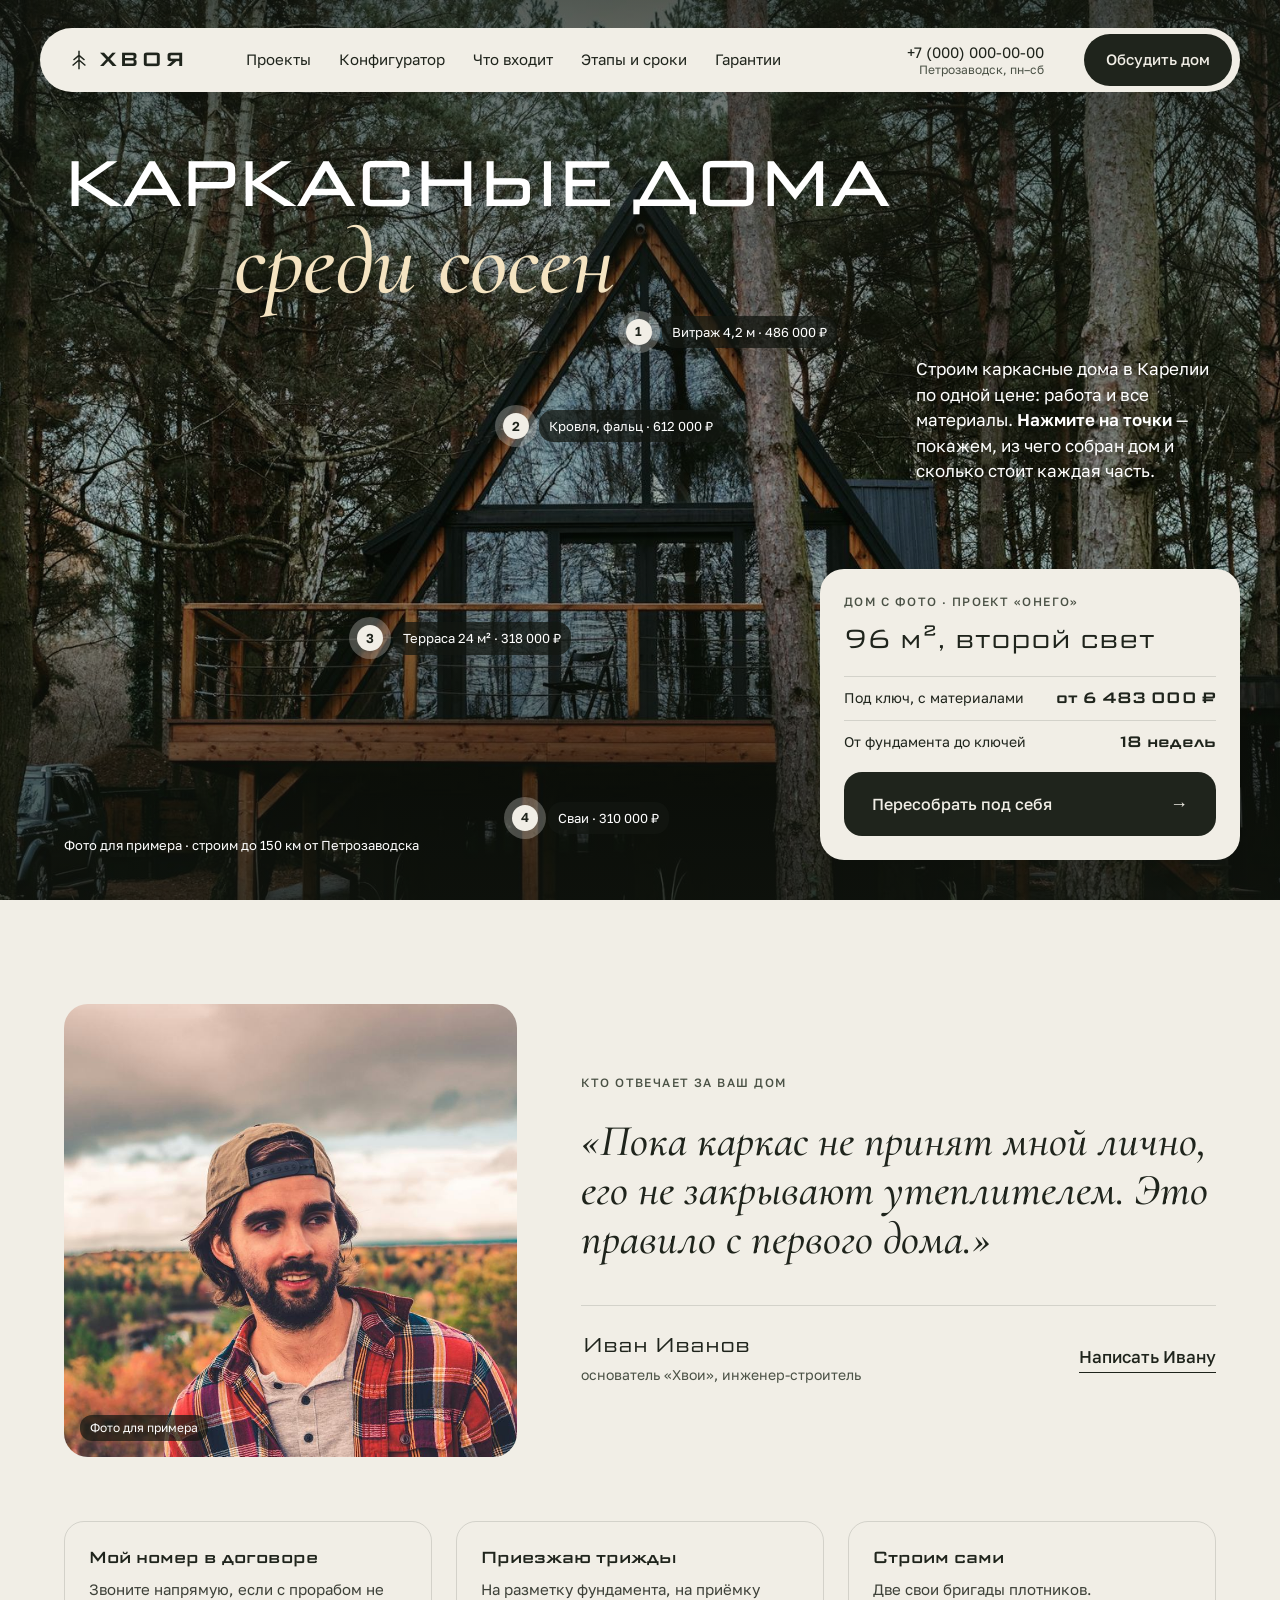
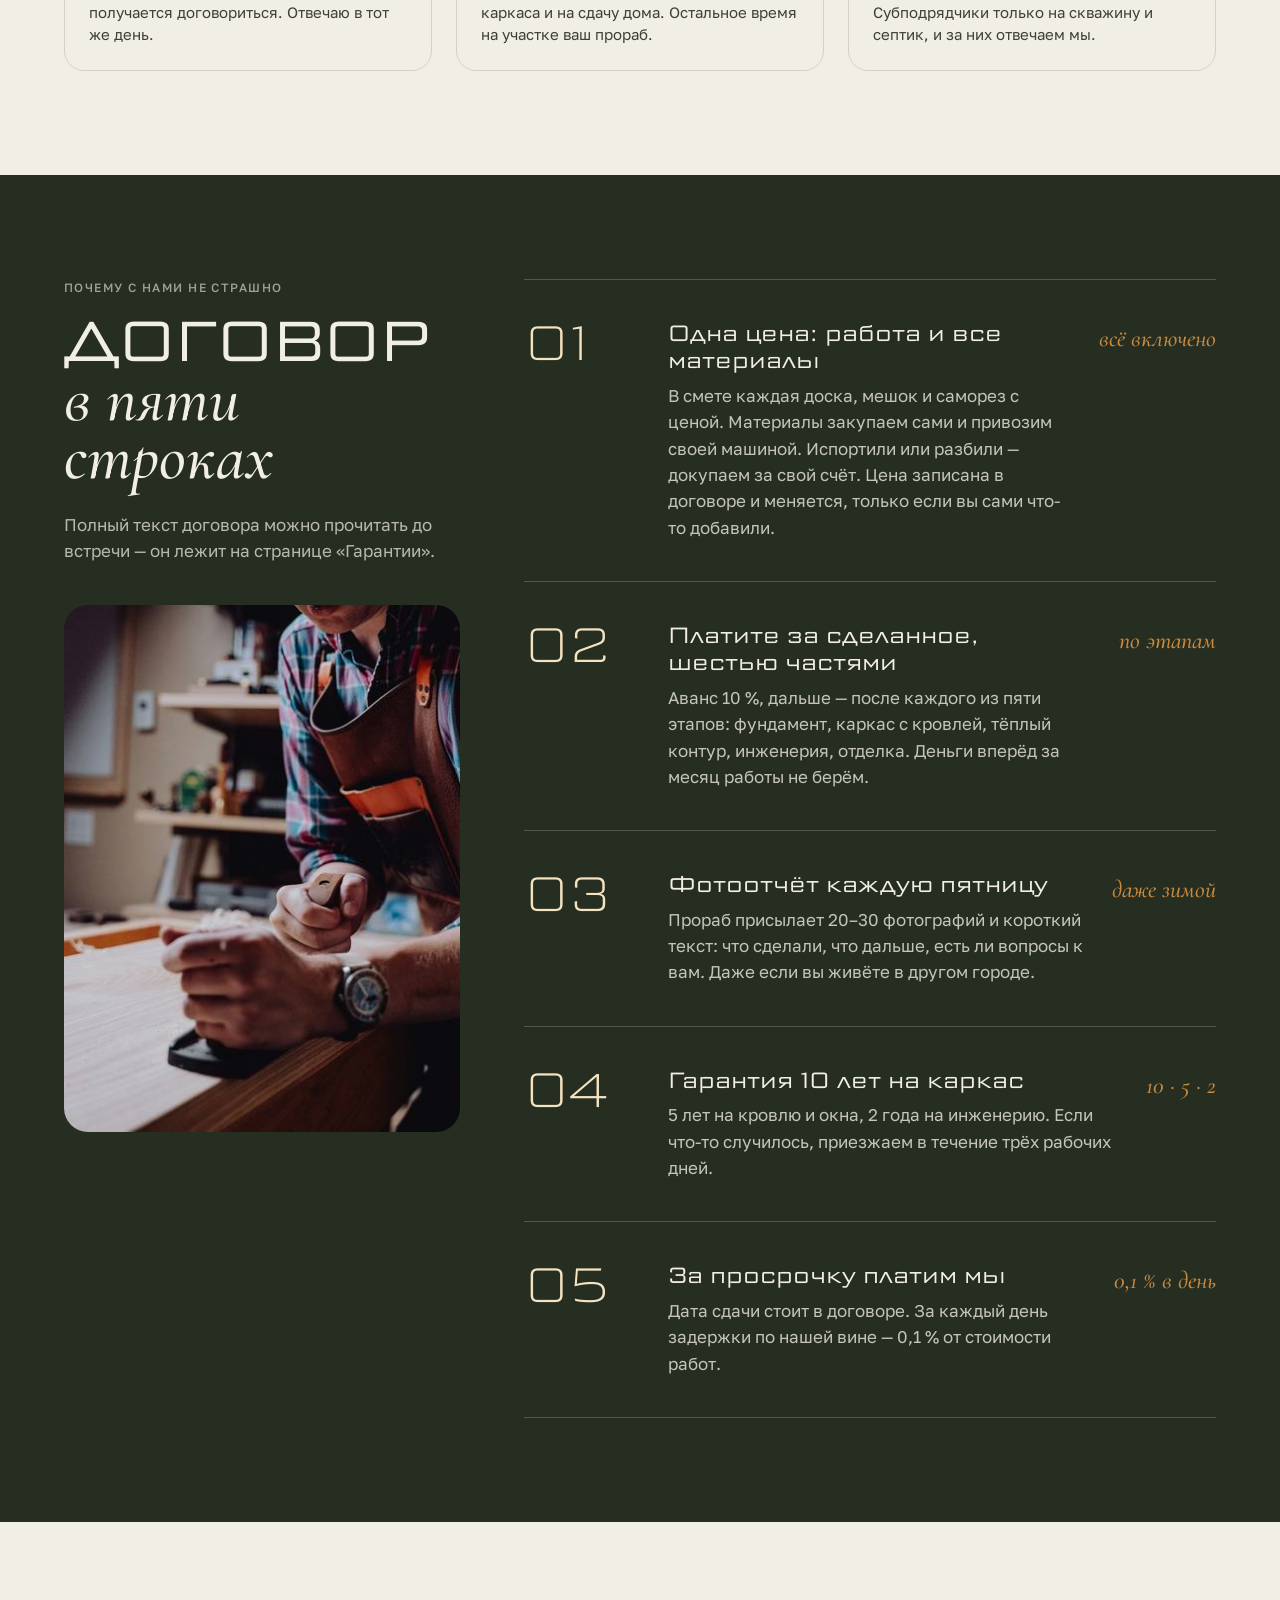
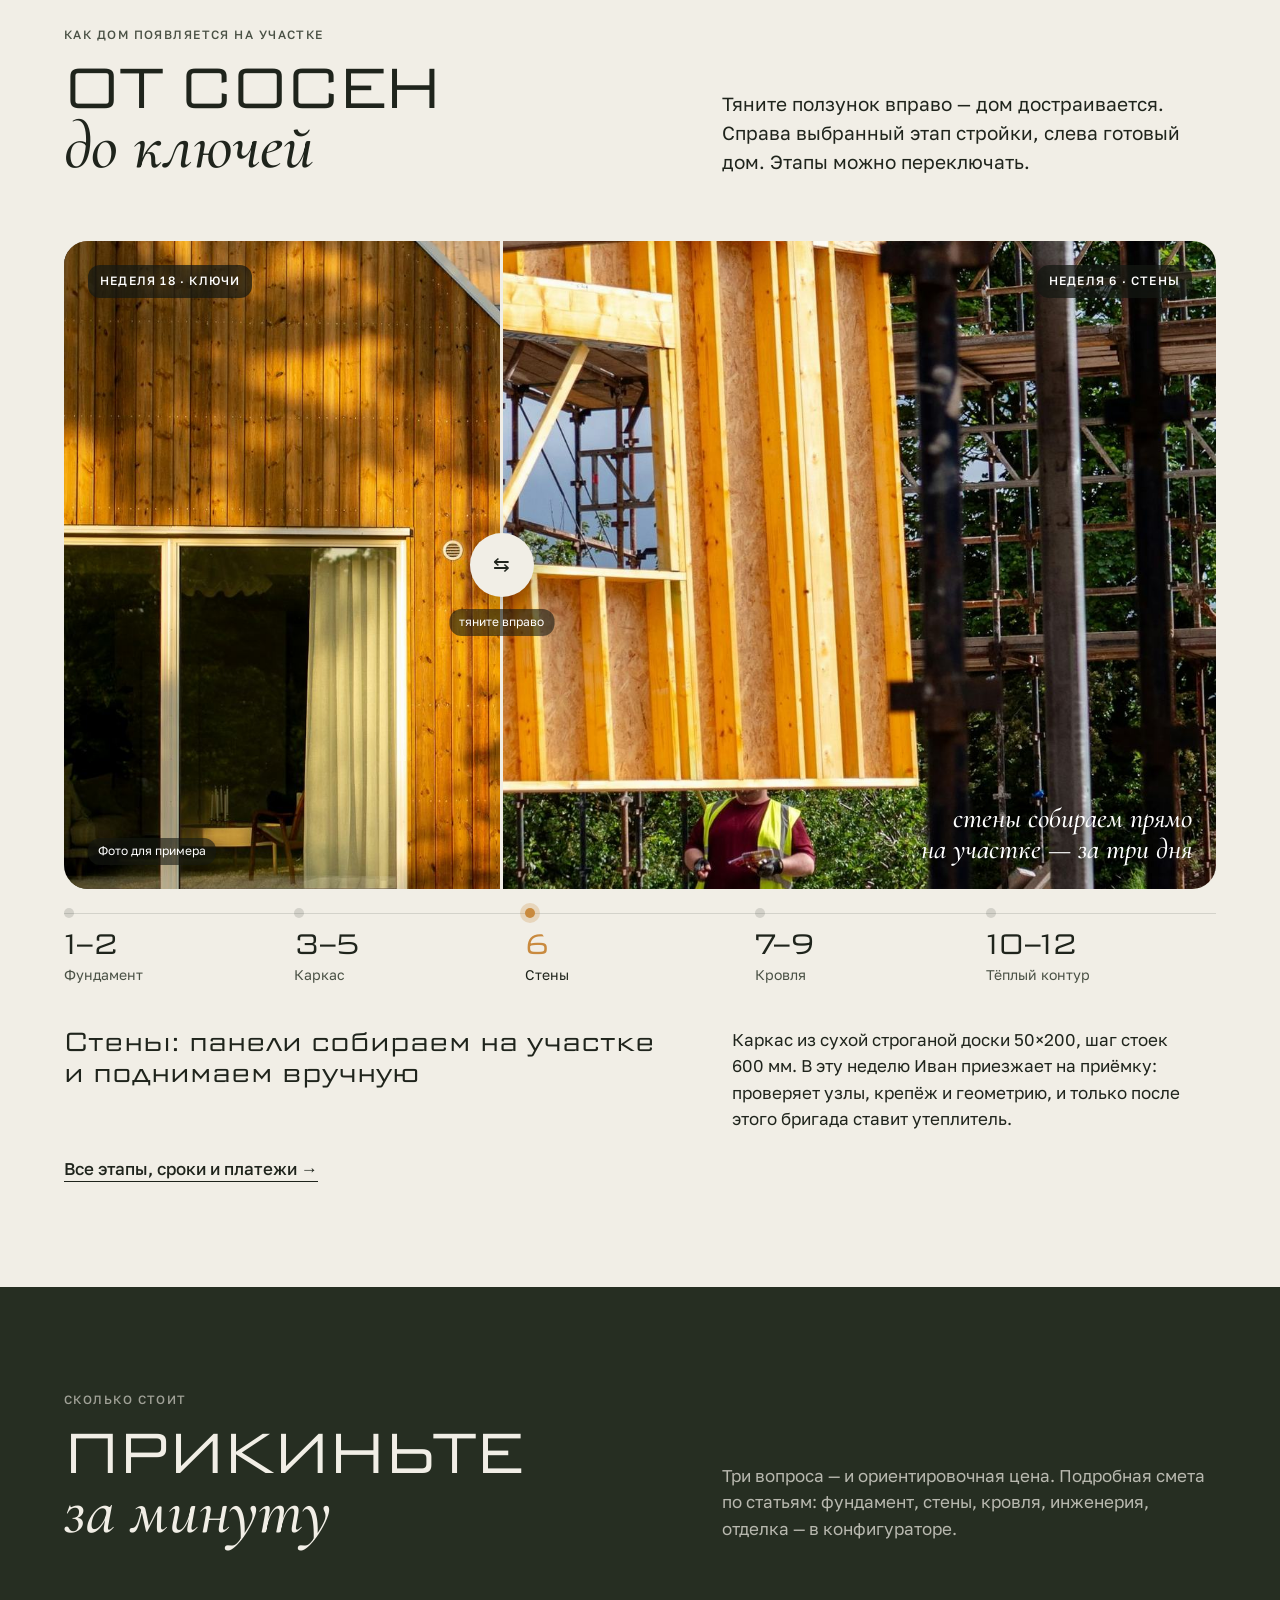
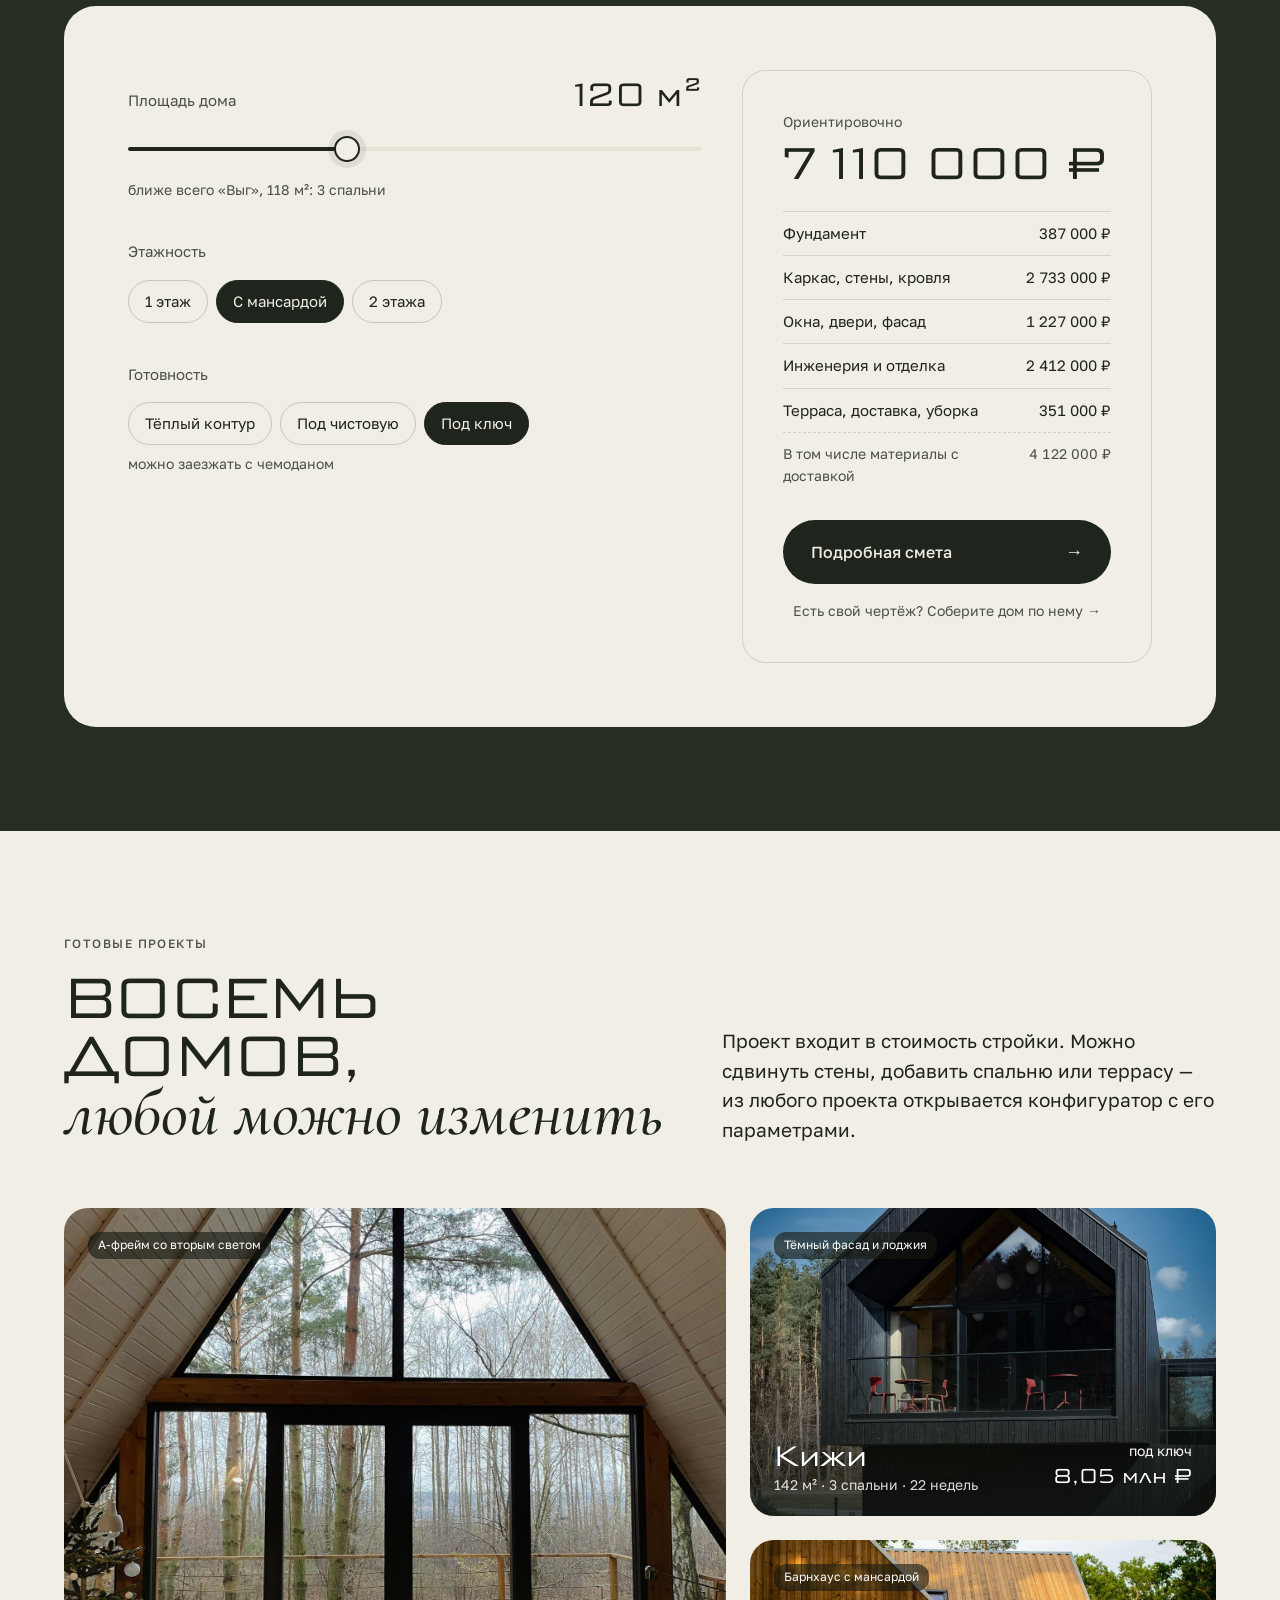
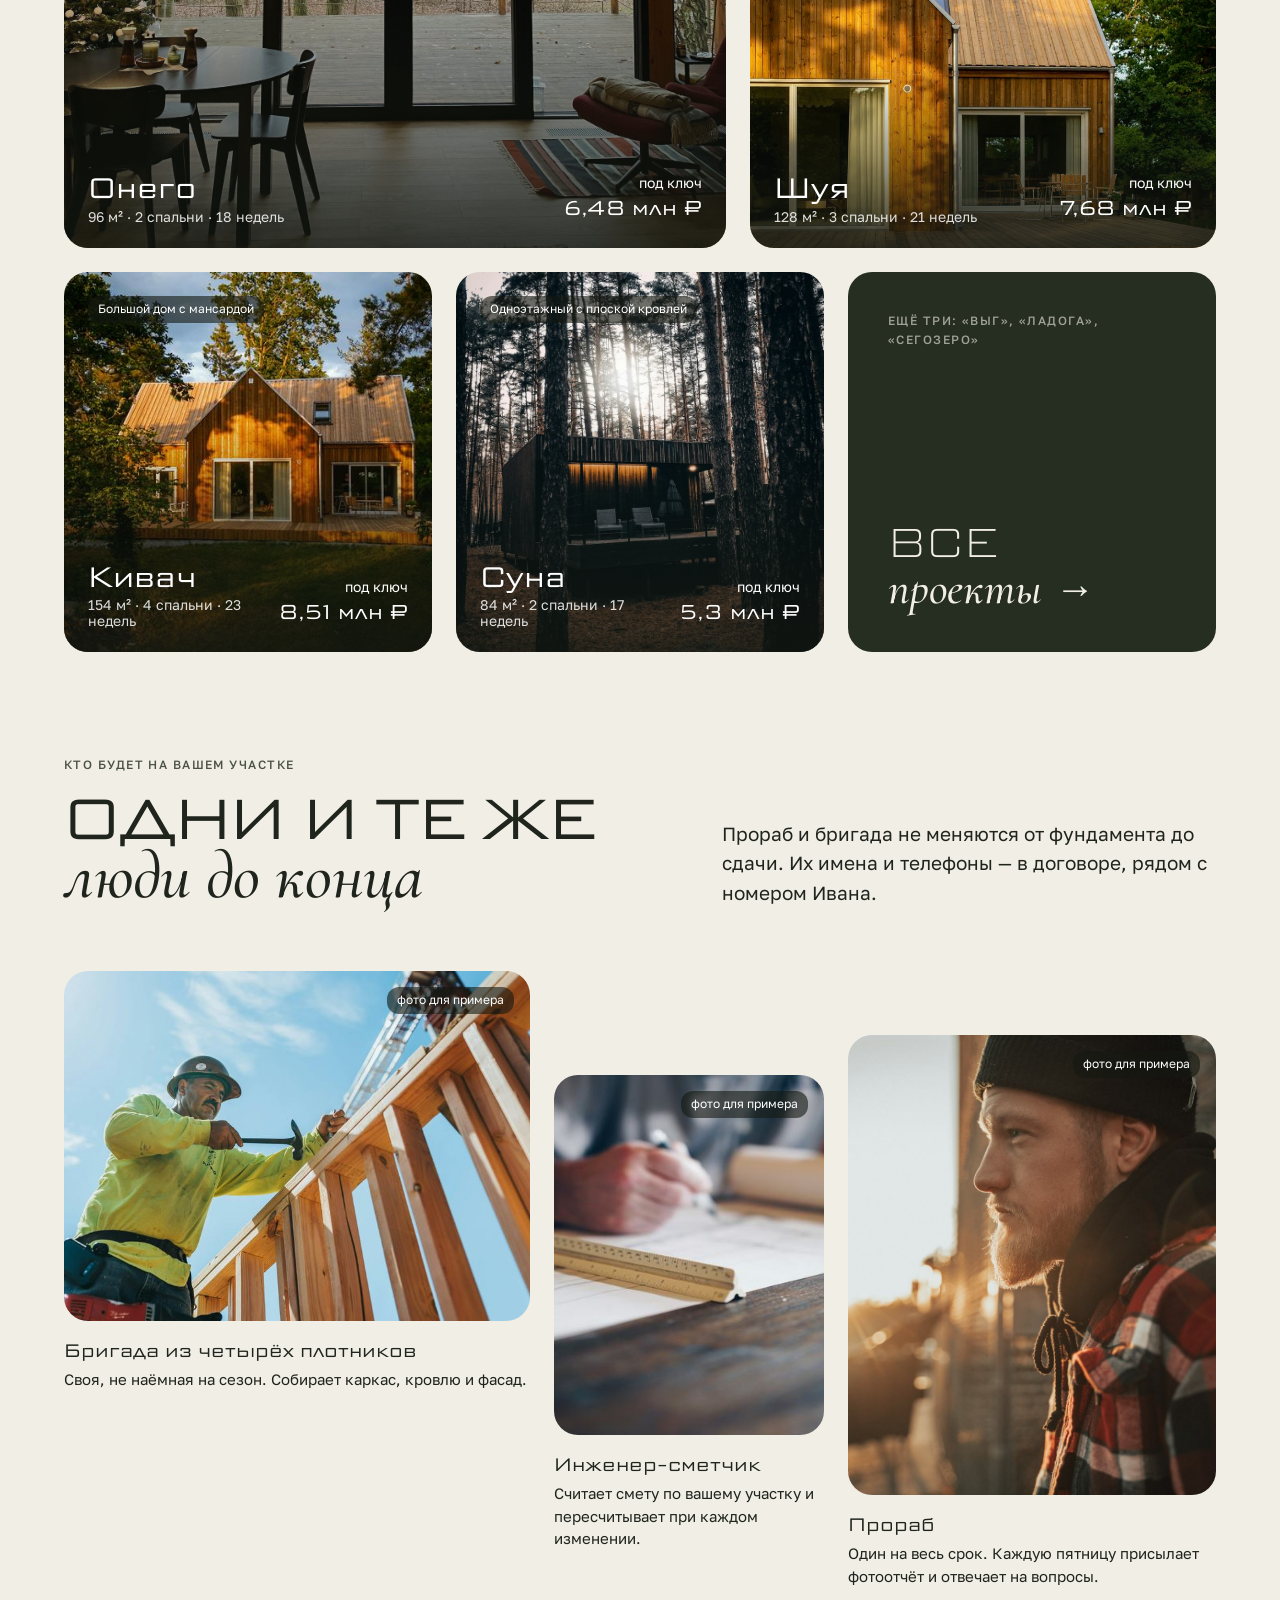
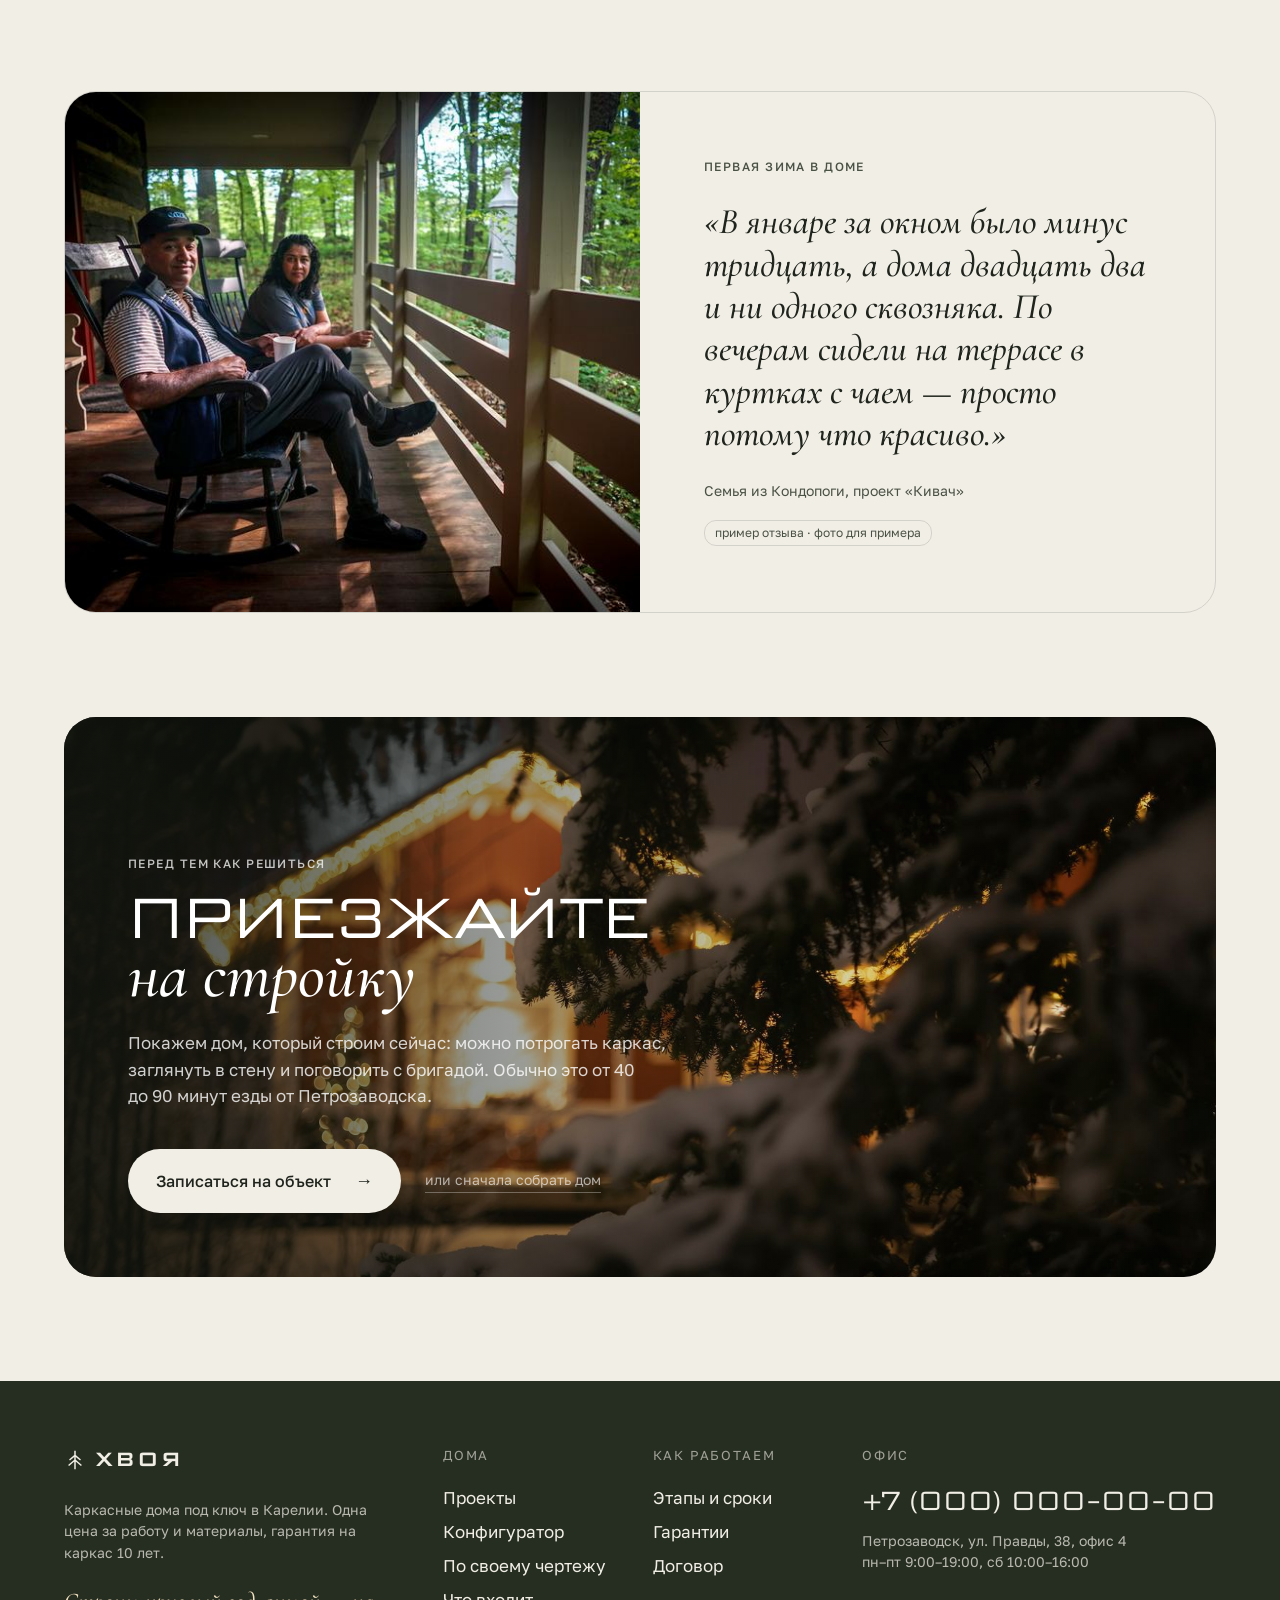
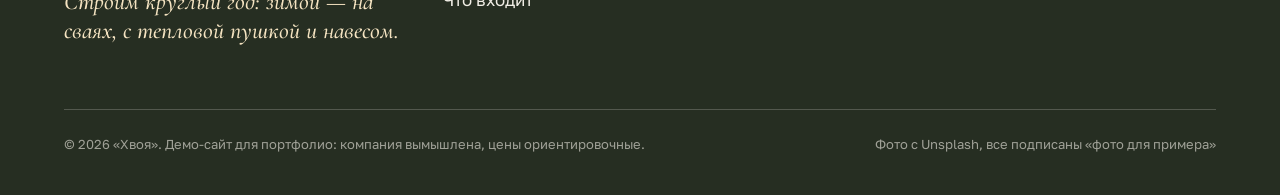
==== commit c66b770a: "Быстрый расчёт на главной считает по общей модели цены: сумма совпадает с конфигуратором Co-Authored" ====
--- a/index.html
+++ b/index.html
@@ -2,6 +2,7 @@
 <html lang="ru">
 <head>
 <meta charset="utf-8">
+<script>if('IntersectionObserver' in window)document.documentElement.classList.add('rv')</script>
 <meta name="viewport" content="width=device-width, initial-scale=1">
 <title>Хвоя&nbsp;— каркасные дома под ключ в Карелии</title>
 <meta name="description" content="Проектируем и строим тёплые каркасные дома под ключ в Карелии. Цена фиксируется в договоре, оплата по этапам, фотоотчёт каждую пятницу. Конфигуратор со сметой по статьям.">
@@ -157,7 +158,7 @@
       </div>
       <div class="res">
         <span class="small">Ориентировочно</span>
-        <output class="total" id="cTotal">8&nbsp;100&nbsp;000&nbsp;₽</output>
+        <output class="total" id="cTotal">7&nbsp;110&nbsp;000&nbsp;₽</output>
         <ul class="lines" id="cLines"></ul>
         <a class="btn" id="cGo" href="konfigurator.html">Подробная смета <span class="ar">→</span></a>
         <a class="c-own" href="po-chertezhu.html">Есть свой чертёж? Соберите дом по нему →</a>
--- a/css/site.css
+++ b/css/site.css
@@ -73,10 +73,8 @@
 .pop .bar{height:6px;background:var(--paper-2);border-radius:3px;margin-top:var(--s1);overflow:hidden}
 .pop .bar i{display:block;height:100%;background:var(--amber)}
 .pop .x{position:absolute;right:12px;top:10px;font-size:20px;line-height:1;padding:4px;color:var(--ink-2)}
-@media (prefers-reduced-motion:no-preference){
-  .spot .dot{animation:breathe 3.2s ease-in-out infinite}
-  .spot:nth-of-type(2) .dot{animation-delay:.8s}.spot:nth-of-type(3) .dot{animation-delay:1.6s}.spot:nth-of-type(4) .dot{animation-delay:2.4s}
-}
+.spot .dot{animation:breathe 3.2s ease-in-out infinite}
+.spot:nth-of-type(2) .dot{animation-delay:.8s}.spot:nth-of-type(3) .dot{animation-delay:1.6s}.spot:nth-of-type(4) .dot{animation-delay:2.4s}
 @keyframes breathe{50%{box-shadow:0 0 0 13px rgba(241,238,230,.12)}}
 
 .hcard{position:absolute;z-index:3;right:40px;bottom:40px;width:420px;background:var(--paper);color:var(--ink);border-radius:var(--r);padding:var(--s3)}
@@ -398,7 +396,10 @@
   .calc .lines{font-size:14px}
 }
 @media (min-width:981px){.hero .shot{display:contents}}
-@media (prefers-reduced-motion:reduce){*{transition:none!important;animation:none!important;scroll-behavior:auto!important}}
 
 .c-own{display:block;margin-top:var(--s2);font-size:14px;color:var(--ink-2);text-decoration:none;text-align:center}
 .c-own:hover{color:var(--ink);text-decoration:underline}
+
+/* Плавное появление блоков при прокрутке. Класс rv ставит скрипт в head. Работает и при выключенных эффектах Windows: движение мягкое */
+html.rv :where(.hero h1,.hero .intro,.hero .hcard,.k-head>*,.sec-head>*,.pr-crumbs,.founder>*,.terms .side,.clauses li,.ba,.stages,.stage-text,.calc,.pgrid,.people,.review>*,.final,.c-filters,.c-grid>*,.pr-plan>*,.pr-3d-grid>*,.pr-est>*,.i-pick,.i-layers,.i-sum,.i-not li,.i-own>*,.i-plan,.i-meet li,.i-winter>*,.i-years,.i-bars li,.i-steps li,.i-ex>*,.i-doc>*,.i-404>*){opacity:0;translate:0 28px;transition:opacity .9s cubic-bezier(.2,.65,.2,1),translate .9s cubic-bezier(.2,.65,.2,1);transition-delay:var(--rvd,0s)}
+html.rv :where(.hero h1,.hero .intro,.hero .hcard,.k-head>*,.sec-head>*,.pr-crumbs,.founder>*,.terms .side,.clauses li,.ba,.stages,.stage-text,.calc,.pgrid,.people,.review>*,.final,.c-filters,.c-grid>*,.pr-plan>*,.pr-3d-grid>*,.pr-est>*,.i-pick,.i-layers,.i-sum,.i-not li,.i-own>*,.i-plan,.i-meet li,.i-winter>*,.i-years,.i-bars li,.i-steps li,.i-ex>*,.i-doc>*,.i-404>*).in{opacity:1;translate:none}
